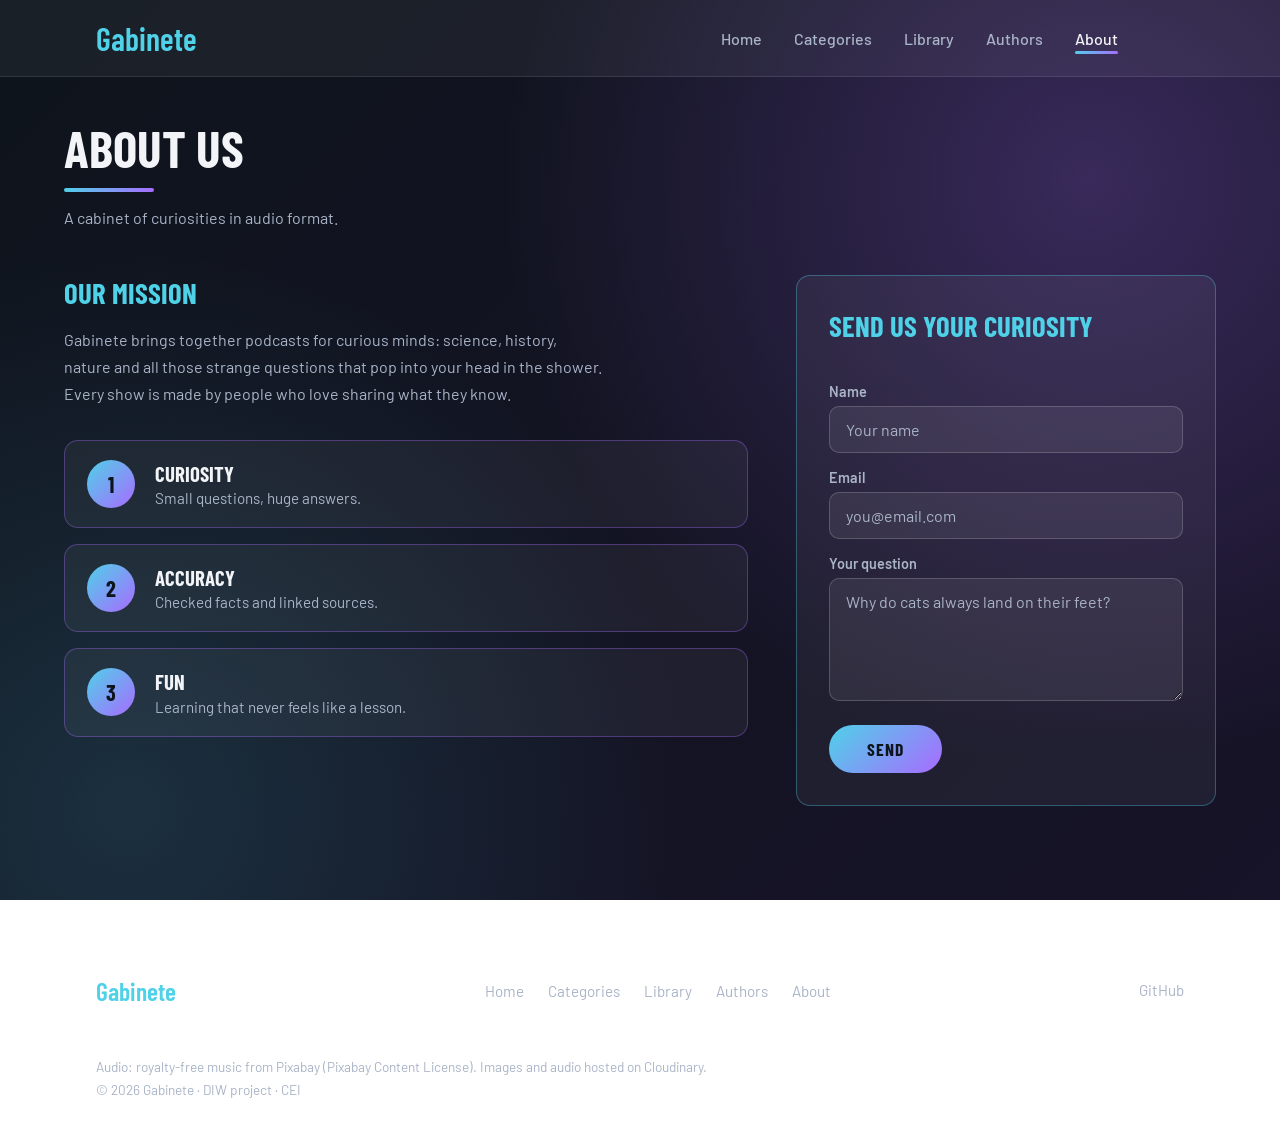
==== about.html @ 7fa8c303 "feat: about page with contact form" ====
<!DOCTYPE html>
<html lang="en">
<head>
    <meta charset="UTF-8">
    <meta name="viewport" content="width=device-width, initial-scale=1.0">
    <meta name="description" content="Gabinete: podcasts about science, history and curiosities.">
    <title>Gabinete · About</title>
    <link rel="preconnect" href="https://fonts.googleapis.com">
    <link rel="preconnect" href="https://fonts.gstatic.com" crossorigin>
    <link href="https://fonts.googleapis.com/css2?family=Barlow:wght@400;500;600&family=Barlow+Condensed:wght@600;700&display=swap" rel="stylesheet">
    <link rel="stylesheet" href="styles.css">
</head>
<body>
    <header class="header">
        <a class="header__logo" href="index.html">Gabinete</a>
        <nav class="nav" aria-label="Main menu">
            <ul class="nav__list">
                <li><a class="nav__link" href="index.html">Home</a></li>
                <li><a class="nav__link" href="categories.html">Categories</a></li>
                <li><a class="nav__link" href="library.html">Library</a></li>
                <li><a class="nav__link" href="authors.html">Authors</a></li>
                <li><a class="nav__link" href="about.html" aria-current="page">About</a></li>
            </ul>
        </nav>
        <span class="header__loader" aria-hidden="true"></span>
    </header>

    <main class="main">
        <div class="page-header">
            <h1 class="page-header__title">About us</h1>
            <p class="page-header__intro">A cabinet of curiosities in audio format.</p>
        </div>

        <div class="about">
            <section class="about__info" aria-labelledby="mission-title">
                <h2 class="about__title" id="mission-title">Our mission</h2>
                <p class="about__text">Gabinete brings together podcasts for curious minds: science, history, nature and all those strange questions that pop into your head in the shower. Every show is made by people who love sharing what they know.</p>

                <ul class="values">
                    <li class="value">
                        <span class="value__number" aria-hidden="true">1</span>
                        <div>
                            <h3 class="value__title">Curiosity</h3>
                            <p class="value__text">Small questions, huge answers.</p>
                        </div>
                    </li>
                    <li class="value">
                        <span class="value__number" aria-hidden="true">2</span>
                        <div>
                            <h3 class="value__title">Accuracy</h3>
                            <p class="value__text">Checked facts and linked sources.</p>
                        </div>
                    </li>
                    <li class="value">
                        <span class="value__number" aria-hidden="true">3</span>
                        <div>
                            <h3 class="value__title">Fun</h3>
                            <p class="value__text">Learning that never feels like a lesson.</p>
                        </div>
                    </li>
                </ul>
            </section>

            <section class="contact" aria-labelledby="contact-title">
                <h2 class="about__title" id="contact-title">Send us your curiosity</h2>
                <form class="contact__form" action="#">
                    <label class="contact__label" for="name">Name</label>
                    <input class="contact__input" type="text" id="name" name="name" placeholder="Your name" autocomplete="name">

                    <label class="contact__label" for="email">Email</label>
                    <input class="contact__input" type="email" id="email" name="email" placeholder="you@email.com" autocomplete="email">

                    <label class="contact__label" for="message">Your question</label>
                    <textarea class="contact__input contact__textarea" id="message" name="message" rows="5" placeholder="Why do cats always land on their feet?"></textarea>

                    <button class="contact__btn" type="submit">Send</button>
                </form>
            </section>
        </div>
    </main>

    <footer class="footer">
        <div class="footer__inner">
            <a class="footer__logo" href="index.html">Gabinete</a>

            <nav class="footer__nav" aria-label="Footer menu">
                <ul class="footer__list">
                    <li><a class="footer__link" href="index.html">Home</a></li>
                    <li><a class="footer__link" href="categories.html">Categories</a></li>
                    <li><a class="footer__link" href="library.html">Library</a></li>
                    <li><a class="footer__link" href="authors.html">Authors</a></li>
                    <li><a class="footer__link" href="about.html">About</a></li>
                </ul>
            </nav>

            <a class="footer__link" href="https://github.com/ruizdelavegaalba-png/Gabinete">GitHub</a>
        </div>

        <div class="footer__bottom">
            <p class="footer__credits">Audio: royalty-free music from Pixabay (Pixabay Content License). Images and audio hosted on Cloudinary.</p>
            <p class="footer__copy">© 2026 Gabinete · DIW project · CEI</p>
        </div>
    </footer>
</body>
</html>
---- styles.css ----
:root {
    --color-bg-1: #0E141C;
    --color-bg-2: #171328;
    --color-cyan: #4FD1E8;
    --color-violet: #A86BFF;
    --color-blue: #2F80ED;
    --color-text: #F2F4F8;
    --color-text-soft: #A9B4C7;
    --gradient-main: linear-gradient(135deg, var(--color-cyan), var(--color-violet));
    --glass: rgba(255, 255, 255, 0.05);
    --glass-border: rgba(255, 255, 255, 0.1);
    --font-title: "Barlow Condensed", sans-serif;
    --font-body: "Barlow", sans-serif;
    --radius: 14px;
    --transition: 0.3s ease;
}

*,
*::before,
*::after {
    box-sizing: border-box;
    margin: 0;
    padding: 0;
}

body {
    min-height: 100vh;
    font-family: var(--font-body);
    color: var(--color-text);
    background:
        radial-gradient(circle at 85% 20%, rgba(168, 107, 255, 0.25), transparent 45%),
        radial-gradient(circle at 10% 90%, rgba(79, 209, 232, 0.15), transparent 40%),
        linear-gradient(135deg, var(--color-bg-1), var(--color-bg-2));
    background-attachment: fixed;
}

img {
    max-width: 100%;
    display: block;
}

ul {
    list-style: none;
}

.visually-hidden {
    position: absolute;
    width: 1px;
    height: 1px;
    overflow: hidden;
    clip: rect(0 0 0 0);
    white-space: nowrap;
}

a:focus-visible {
    outline: 3px solid var(--color-cyan);
    outline-offset: 4px;
    border-radius: 4px;
}

.header {
    display: flex;
    align-items: center;
    gap: 2rem;
    padding: 1.2rem 7.5vw;
    background: var(--glass);
    border-bottom: 1px solid var(--glass-border);
}

.header__logo {
    font-family: var(--font-title);
    font-size: 2rem;
    font-weight: 600;
    color: var(--color-cyan);
    text-decoration: none;
    transition: color var(--transition);
}

.header__logo:hover {
    color: var(--color-violet);
}

.header__logo:active {
    color: var(--color-text);
}

.nav {
    margin-left: auto;
}

.nav__list {
    display: flex;
    gap: 2rem;
}

.nav__link {
    position: relative;
    padding-bottom: 0.4rem;
    font-weight: 500;
    color: var(--color-text-soft);
    text-decoration: none;
    transition: color var(--transition);
}

.nav__link::after {
    content: "";
    position: absolute;
    left: 0;
    bottom: 0;
    width: 0;
    height: 3px;
    background: var(--gradient-main);
    border-radius: 2px;
    transition: width var(--transition);
}

.nav__link:hover,
.nav__link[aria-current="page"] {
    color: var(--color-text);
}

.nav__link:hover::after,
.nav__link[aria-current="page"]::after {
    width: 100%;
}

.nav__link:active {
    color: var(--color-cyan);
}

.header__loader {
    flex-shrink: 0;
    width: 34px;
    height: 34px;
    border: 4px solid rgba(255, 255, 255, 0.12);
    border-top-color: var(--color-cyan);
    border-right-color: var(--color-violet);
    border-radius: 50%;
    animation:
        spin 0.8s linear infinite,
        fade-out 0.4s ease 1s forwards;
}

@keyframes spin {
    to { transform: rotate(360deg); }
}

@keyframes fade-out {
    to { opacity: 0; }
}

.main {
    max-width: 1200px;
    margin: 0 auto;
    padding: 2.5rem 1.5rem 4rem;
}

.toolbar {
    display: flex;
    align-items: center;
    gap: 1rem;
    width: fit-content;
    margin: 0 auto 3.5rem;
    padding: 0.8rem 1rem;
    background: var(--glass);
    border: 1px solid rgba(79, 209, 232, 0.3);
    border-radius: var(--radius);
}

.toolbar__badge {
    display: grid;
    place-items: center;
    width: 46px;
    height: 46px;
    font-family: var(--font-title);
    font-size: 1.4rem;
    font-weight: 700;
    background: var(--color-blue);
    border-radius: 50%;
    box-shadow: 0 0 0 4px rgba(47, 128, 237, 0.3);
}

.toolbar__search {
    width: 280px;
    padding: 0.7rem 1.2rem;
    font: inherit;
    color: var(--color-text);
    background: rgba(255, 255, 255, 0.08);
    border: 1px solid rgba(255, 255, 255, 0.18);
    border-radius: 999px;
    transition: border-color var(--transition), box-shadow var(--transition);
}

.toolbar__search::placeholder {
    color: var(--color-text-soft);
}

.toolbar__search:hover {
    border-color: rgba(255, 255, 255, 0.4);
}

.toolbar__search:focus {
    outline: none;
    border-color: var(--color-cyan);
    box-shadow: 0 0 0 4px rgba(79, 209, 232, 0.25);
}

.toolbar__search:focus-visible {
    outline: 2px solid var(--color-cyan);
    outline-offset: 3px;
}

.grid {
    display: grid;
    grid-template-columns: repeat(4, 1fr);
    gap: 3rem 1.5rem;
}

.card {
    background: var(--glass);
    border: 1px solid rgba(168, 107, 255, 0.35);
    border-radius: var(--radius);
    transition: transform var(--transition), border-color var(--transition), box-shadow var(--transition);
}

.card:hover {
    transform: translateY(-6px);
    border-color: var(--color-cyan);
    box-shadow: 0 0 20px rgba(79, 209, 232, 0.25);
}

.card:active {
    transform: translateY(-2px) scale(0.98);
}

.card__link {
    display: flex;
    align-items: center;
    gap: 1rem;
    height: 100%;
    padding: 0 1rem 1.2rem;
    color: inherit;
    text-decoration: none;
    border-radius: var(--radius);
}

.card__img {
    flex-shrink: 0;
    width: 96px;
    height: 96px;
    margin-top: -1.5rem;
    object-fit: cover;
    border-radius: 50%;
    border: 3px solid var(--color-violet);
    box-shadow: 0 0 0 4px rgba(79, 209, 232, 0.25);
    background: var(--gradient-main);
}

.card__title {
    font-family: var(--font-title);
    font-size: 1.25rem;
    font-weight: 700;
    line-height: 1.1;
    text-transform: uppercase;
}

.card__author {
    margin-top: 0.3rem;
    font-size: 0.9rem;
    color: var(--color-text-soft);
}


.layout {
    display: flex;
    align-items: flex-start;
    gap: 2rem;
}

.sidebar {
    flex: 0 0 300px;
    padding: 1.8rem;
    background: var(--glass);
    border: 1px solid rgba(168, 107, 255, 0.35);
    border-radius: var(--radius);
}

.sidebar__img {
    width: 180px;
    height: 180px;
    margin: 0 auto;
    object-fit: cover;
    border-radius: 50%;
    border: 3px solid var(--color-violet);
    box-shadow: 0 0 0 6px rgba(79, 209, 232, 0.2);
    background: var(--gradient-main);
}

.sidebar__block {
    margin-top: 1.5rem;
    padding-top: 1.2rem;
    border-top: 1px solid var(--glass-border);
}

.sidebar__title {
    font-family: var(--font-title);
    font-size: 1.8rem;
    font-weight: 700;
    line-height: 1.1;
    text-transform: uppercase;
}

.sidebar__author {
    margin-top: 0.3rem;
    font-style: italic;
    color: var(--color-text-soft);
}

.sidebar__label {
    font-size: 0.8rem;
    font-weight: 600;
    letter-spacing: 0.15em;
    text-transform: uppercase;
    color: var(--color-cyan);
}

.sidebar__desc {
    margin-top: 0.6rem;
    font-size: 0.95rem;
    line-height: 1.6;
    color: var(--color-text-soft);
}

.episodes {
    flex: 1;
    min-width: 0;
    display: flex;
    flex-direction: column;
    gap: 1.5rem;
}

.episodes__count {
    padding: 1.2rem 1.6rem;
    font-family: var(--font-title);
    font-size: 1.8rem;
    font-weight: 700;
    text-transform: uppercase;
    background: var(--glass);
    border: 1px solid rgba(168, 107, 255, 0.35);
    border-radius: var(--radius);
}

.episodes__number {
    color: var(--color-cyan);
}

.episodes__table-wrapper {
    padding: 1rem 1.2rem;
    overflow-x: auto;
    background: var(--glass);
    border: 1px solid rgba(168, 107, 255, 0.35);
    border-radius: var(--radius);
}

.table {
    width: 100%;
    border-collapse: collapse;
}

.table th {
    padding: 0.8rem 1rem;
    font-size: 0.8rem;
    font-weight: 600;
    letter-spacing: 0.15em;
    text-align: left;
    text-transform: uppercase;
    color: var(--color-cyan);
    border-bottom: 1px solid rgba(79, 209, 232, 0.4);
}

.table td {
    padding: 0.9rem 1rem;
    color: var(--color-text-soft);
    border-bottom: 1px solid var(--glass-border);
}

.table tbody tr {
    transition: background var(--transition);
}

.table tbody tr:hover {
    background: rgba(168, 107, 255, 0.12);
}

.table tbody tr:last-child td {
    border-bottom: none;
}

.table .table__duration {
    text-align: right;
}

.table__link {
    color: var(--color-text);
    text-decoration: none;
    transition: color var(--transition);
}

.table__link:hover {
    color: var(--color-cyan);
    text-decoration: underline;
}

.table__link:active {
    color: var(--color-violet);
}
.sidebar__img-link {
    display: block;
    width: fit-content;
    margin: 0 auto;
    border-radius: 50%;
    transition: transform var(--transition);
}

.sidebar__img-link:hover {
    transform: scale(1.04);
}

.sidebar__img-link:active {
    transform: scale(0.98);
}

.sidebar__link {
    color: inherit;
    text-decoration: none;
    transition: color var(--transition);
}

.sidebar__link:hover {
    color: var(--color-cyan);
    text-decoration: underline;
}

.sidebar__link:active {
    color: var(--color-violet);
}

.episode {
    flex: 1;
    min-width: 0;
    padding: 2rem;
    background: var(--glass);
    border: 1px solid rgba(168, 107, 255, 0.35);
    border-radius: var(--radius);
}

.episode__tag {
    display: inline-block;
    padding: 0.3rem 0.9rem;
    font-size: 0.8rem;
    font-weight: 600;
    letter-spacing: 0.1em;
    text-transform: uppercase;
    color: var(--color-cyan);
    background: rgba(79, 209, 232, 0.12);
    border-radius: 999px;
}

.episode__title {
    margin-top: 1rem;
    font-family: var(--font-title);
    font-size: 2.6rem;
    font-weight: 700;
    line-height: 1.05;
    text-transform: uppercase;
}

.episode__desc {
    margin-top: 1.2rem;
    line-height: 1.7;
    color: var(--color-text-soft);
}

.episode__desc p + p {
    margin-top: 0.8rem;
}

.episode__desc a {
    color: var(--color-cyan);
    transition: color var(--transition);
}

.episode__desc a:hover {
    color: var(--color-violet);
}

.episode__desc a:active {
    color: var(--color-text);
}

.episode__audio {
    display: block;
    width: 100%;
    margin-top: 1.8rem;
    border-radius: 999px;
}

.transcript {
    margin-top: 1.5rem;
    padding: 1rem 1.2rem;
    background: rgba(255, 255, 255, 0.04);
    border: 1px solid var(--glass-border);
    border-radius: var(--radius);
}

.transcript__summary {
    font-weight: 600;
    color: var(--color-cyan);
    cursor: pointer;
    transition: color var(--transition);
}

.transcript__summary:hover {
    color: var(--color-violet);
}

.transcript__summary:focus-visible {
    outline: 3px solid var(--color-cyan);
    outline-offset: 4px;
    border-radius: 4px;
}

.transcript__body {
    margin-top: 1rem;
    line-height: 1.7;
    color: var(--color-text-soft);
}

.transcript__body p + p {
    margin-top: 0.6rem;
}
.footer {
    margin-top: 4rem;
    padding: 2.5rem 7.5vw 1.5rem;
    background: var(--glass);
    border-top: 1px solid var(--glass-border);
}

.footer__inner {
    display: flex;
    flex-wrap: wrap;
    align-items: center;
    justify-content: space-between;
    gap: 1.5rem;
}

.footer__logo {
    font-family: var(--font-title);
    font-size: 1.6rem;
    font-weight: 600;
    color: var(--color-cyan);
    text-decoration: none;
    transition: color var(--transition);
}

.footer__logo:hover {
    color: var(--color-violet);
}

.footer__logo:active {
    color: var(--color-text);
}

.footer__list {
    display: flex;
    flex-wrap: wrap;
    gap: 1.5rem;
}

.footer__link {
    font-size: 0.95rem;
    color: var(--color-text-soft);
    text-decoration: none;
    transition: color var(--transition);
}

.footer__link:hover {
    color: var(--color-cyan);
    text-decoration: underline;
}

.footer__link:active {
    color: var(--color-violet);
}

.footer__bottom {
    margin-top: 2rem;
    padding-top: 1.2rem;
    border-top: 1px solid var(--glass-border);
    font-size: 0.85rem;
    color: var(--color-text-soft);
}

.footer__copy {
    margin-top: 0.4rem;
}
.featured {
    display: flex;
    align-items: center;
    gap: 2.5rem;
    margin-bottom: 3rem;
    padding: 2rem;
    background: var(--glass);
    border: 1px solid rgba(79, 209, 232, 0.35);
    border-radius: var(--radius);
}

.featured__img {
    flex-shrink: 0;
    width: 220px;
    height: 220px;
    object-fit: cover;
    border-radius: 50%;
    border: 4px solid var(--color-violet);
    box-shadow: 0 0 30px rgba(168, 107, 255, 0.4);
    background: var(--gradient-main);
}

.featured__tag {
    font-size: 0.8rem;
    font-weight: 600;
    letter-spacing: 0.15em;
    text-transform: uppercase;
    color: var(--color-cyan);
}

.featured__title {
    margin-top: 0.5rem;
    font-family: var(--font-title);
    font-size: 2.8rem;
    font-weight: 700;
    line-height: 1.05;
    text-transform: uppercase;
}

.featured__meta {
    margin-top: 0.5rem;
    font-size: 0.9rem;
    color: var(--color-text-soft);
}

.featured__desc {
    max-width: 55ch;
    margin-top: 1rem;
    line-height: 1.6;
    color: var(--color-text-soft);
}

.featured__btn {
    display: inline-block;
    margin-top: 1.5rem;
    padding: 0.8rem 2rem;
    font-family: var(--font-title);
    font-size: 1.1rem;
    font-weight: 700;
    letter-spacing: 0.05em;
    text-transform: uppercase;
    color: var(--color-bg-1);
    text-decoration: none;
    background: var(--gradient-main);
    border-radius: 999px;
    transition: transform var(--transition), box-shadow var(--transition);
}

.featured__btn:hover {
    transform: translateY(-3px);
    box-shadow: 0 8px 24px rgba(79, 209, 232, 0.35);
}

.featured__btn:active {
    transform: translateY(0) scale(0.97);
}

.topics {
    margin-top: 4rem;
}

.topics__title {
    font-family: var(--font-title);
    font-size: 1.8rem;
    font-weight: 700;
    text-transform: uppercase;
}

.topics__list {
    display: flex;
    flex-wrap: wrap;
    gap: 0.8rem;
    margin-top: 1.2rem;
}

.topics__link {
    display: inline-block;
    padding: 0.6rem 1.3rem;
    font-weight: 500;
    color: var(--color-text);
    text-decoration: none;
    background: rgba(255, 255, 255, 0.06);
    border: 1px solid rgba(168, 107, 255, 0.4);
    border-radius: 999px;
    transition: background var(--transition), border-color var(--transition), color var(--transition);
}

.topics__link:hover {
    color: var(--color-bg-1);
    background: var(--color-cyan);
    border-color: var(--color-cyan);
}

.topics__link:active {
    background: var(--color-violet);
    border-color: var(--color-violet);
}
.page-header {
    margin-bottom: 3rem;
}

.page-header__title {
    font-family: var(--font-title);
    font-size: 3.2rem;
    font-weight: 700;
    text-transform: uppercase;
}

.page-header__title::after {
    content: "";
    display: block;
    width: 90px;
    height: 4px;
    margin-top: 0.6rem;
    background: var(--gradient-main);
    border-radius: 2px;
}

.page-header__intro {
    margin-top: 1rem;
    color: var(--color-text-soft);
}

.categories {
    display: grid;
    grid-template-columns: repeat(3, 1fr);
    gap: 1.5rem;
}

.category {
    padding: 1.8rem;
    background: var(--glass);
    border: 1px solid var(--glass-border);
    border-top: 4px solid var(--color-cyan);
    border-radius: var(--radius);
    transition: transform var(--transition), box-shadow var(--transition);
}

.category:hover {
    transform: translateY(-6px);
    box-shadow: 0 0 24px rgba(168, 107, 255, 0.25);
}

.category--science {
    border-top-color: #4FD1E8;
}

.category--history {
    border-top-color: #E0A458;
}

.category--nature {
    border-top-color: #3DD68C;
}

.category--language {
    border-top-color: #FF7EB6;
}

.category--body {
    border-top-color: #FF6B6B;
}

.category--space {
    border-top-color: #A86BFF;
}

.category__title {
    font-family: var(--font-title);
    font-size: 2rem;
    font-weight: 700;
    text-transform: uppercase;
}

.category__count {
    margin-top: 0.2rem;
    font-size: 0.85rem;
    font-weight: 600;
    letter-spacing: 0.1em;
    text-transform: uppercase;
    color: var(--color-cyan);
}

.category__desc {
    margin-top: 0.8rem;
    line-height: 1.6;
    color: var(--color-text-soft);
}

.category__list {
    margin-top: 1.2rem;
    padding-top: 1rem;
    border-top: 1px solid var(--glass-border);
}

.category__list li + li {
    margin-top: 0.6rem;
}

.category__link {
    font-weight: 600;
    color: var(--color-text);
    text-decoration: none;
    transition: color var(--transition);
}

.category__link:hover {
    color: var(--color-cyan);
    text-decoration: underline;
}

.category__link:active {
    color: var(--color-violet);
}

.category__author {
    font-size: 0.85rem;
    color: var(--color-text-soft);
}
.library-section + .library-section {
    margin-top: 4rem;
}

.library-section__title {
    margin-bottom: 2.5rem;
    font-family: var(--font-title);
    font-size: 1.8rem;
    font-weight: 700;
    text-transform: uppercase;
    color: var(--color-cyan);
}

.resume-list {
    display: grid;
    grid-template-columns: repeat(3, 1fr);
    gap: 1.5rem;
}

.resume {
    background: var(--glass);
    border: 1px solid rgba(168, 107, 255, 0.35);
    border-radius: var(--radius);
    transition: transform var(--transition), border-color var(--transition), box-shadow var(--transition);
}

.resume:hover {
    transform: translateY(-4px);
    border-color: var(--color-cyan);
    box-shadow: 0 0 20px rgba(79, 209, 232, 0.25);
}

.resume:active {
    transform: scale(0.98);
}

.resume__link {
    display: flex;
    align-items: center;
    gap: 1rem;
    padding: 1.2rem;
    color: inherit;
    text-decoration: none;
    border-radius: var(--radius);
}

.resume__img {
    flex-shrink: 0;
    width: 72px;
    height: 72px;
    object-fit: cover;
    border-radius: 50%;
    border: 2px solid var(--color-violet);
    background: var(--gradient-main);
}

.resume__info {
    flex: 1;
    min-width: 0;
}

.resume__title {
    font-size: 1.05rem;
    font-weight: 600;
}

.resume__podcast {
    margin-top: 0.2rem;
    font-size: 0.85rem;
    color: var(--color-text-soft);
}

.resume__progress {
    width: 100%;
    height: 6px;
    margin-top: 0.8rem;
    border: none;
    border-radius: 3px;
    appearance: none;
    background: rgba(255, 255, 255, 0.15);
}

.resume__progress::-webkit-progress-bar {
    background: rgba(255, 255, 255, 0.15);
    border-radius: 3px;
}

.resume__progress::-webkit-progress-value {
    background: var(--gradient-main);
    border-radius: 3px;
}

.resume__progress::-moz-progress-bar {
    background: var(--gradient-main);
    border-radius: 3px;
}

.resume__left {
    margin-top: 0.4rem;
    font-size: 0.8rem;
    color: var(--color-text-soft);
}
.authors {
    display: grid;
    grid-template-columns: repeat(4, 1fr);
    gap: 1.5rem;
}

.author {
    display: flex;
    flex-direction: column;
    align-items: center;
    padding: 1.8rem 1.4rem;
    text-align: center;
    background: var(--glass);
    border: 1px solid rgba(168, 107, 255, 0.35);
    border-radius: var(--radius);
    transition: transform var(--transition), border-color var(--transition), box-shadow var(--transition);
}

.author:hover {
    transform: translateY(-6px);
    border-color: var(--color-cyan);
    box-shadow: 0 0 20px rgba(79, 209, 232, 0.25);
}

.author__img {
    width: 110px;
    height: 110px;
    object-fit: cover;
    border-radius: 50%;
    border: 3px solid var(--color-violet);
    box-shadow: 0 0 0 5px rgba(79, 209, 232, 0.2);
    background: var(--gradient-main);
}

.author__name {
    margin-top: 1.2rem;
    font-family: var(--font-title);
    font-size: 1.5rem;
    font-weight: 700;
    text-transform: uppercase;
}

.author__podcast {
    margin-top: 0.2rem;
    font-size: 0.85rem;
    font-weight: 600;
    color: var(--color-cyan);
}

.author__bio {
    flex: 1;
    margin-top: 0.8rem;
    font-size: 0.95rem;
    line-height: 1.5;
    color: var(--color-text-soft);
}

.author__link {
    margin-top: 1.2rem;
    padding: 0.5rem 1.2rem;
    font-size: 0.9rem;
    font-weight: 600;
    color: var(--color-text);
    text-decoration: none;
    border: 1px solid var(--color-violet);
    border-radius: 999px;
    transition: background var(--transition), color var(--transition), border-color var(--transition);
}

.author__link:hover {
    color: var(--color-bg-1);
    background: var(--color-cyan);
    border-color: var(--color-cyan);
}

.author__link:active {
    background: var(--color-violet);
    border-color: var(--color-violet);
}
.about {
    display: flex;
    align-items: flex-start;
    gap: 3rem;
}

.about__info {
    flex: 1;
}

.about__title {
    font-family: var(--font-title);
    font-size: 1.8rem;
    font-weight: 700;
    text-transform: uppercase;
    color: var(--color-cyan);
}

.about__text {
    max-width: 60ch;
    margin-top: 1rem;
    line-height: 1.7;
    color: var(--color-text-soft);
}

.values {
    display: flex;
    flex-direction: column;
    gap: 1rem;
    margin-top: 2rem;
}

.value {
    display: flex;
    align-items: center;
    gap: 1.2rem;
    padding: 1.2rem 1.4rem;
    background: var(--glass);
    border: 1px solid rgba(168, 107, 255, 0.35);
    border-radius: var(--radius);
}

.value__number {
    display: grid;
    place-items: center;
    flex-shrink: 0;
    width: 48px;
    height: 48px;
    font-family: var(--font-title);
    font-size: 1.4rem;
    font-weight: 700;
    color: var(--color-bg-1);
    background: var(--gradient-main);
    border-radius: 50%;
}

.value__title {
    font-family: var(--font-title);
    font-size: 1.3rem;
    font-weight: 700;
    text-transform: uppercase;
}

.value__text {
    margin-top: 0.2rem;
    font-size: 0.95rem;
    color: var(--color-text-soft);
}

.contact {
    flex: 0 0 420px;
    padding: 2rem;
    background: var(--glass);
    border: 1px solid rgba(79, 209, 232, 0.35);
    border-radius: var(--radius);
}

.contact__form {
    display: flex;
    flex-direction: column;
    margin-top: 1.5rem;
}

.contact__label {
    margin-top: 1rem;
    margin-bottom: 0.4rem;
    font-size: 0.9rem;
    font-weight: 600;
    color: var(--color-text-soft);
}

.contact__input {
    padding: 0.8rem 1rem;
    font: inherit;
    color: var(--color-text);
    background: rgba(255, 255, 255, 0.07);
    border: 1px solid rgba(255, 255, 255, 0.18);
    border-radius: 10px;
    transition: border-color var(--transition), box-shadow var(--transition);
}

.contact__input::placeholder {
    color: var(--color-text-soft);
}

.contact__input:hover {
    border-color: rgba(255, 255, 255, 0.4);
}

.contact__input:focus {
    outline: none;
    border-color: var(--color-cyan);
    box-shadow: 0 0 0 4px rgba(79, 209, 232, 0.25);
}

.contact__input:focus-visible {
    outline: 2px solid var(--color-cyan);
    outline-offset: 2px;
}

.contact__textarea {
    resize: vertical;
}

.contact__btn {
    align-self: flex-start;
    margin-top: 1.5rem;
    padding: 0.8rem 2.4rem;
    font-family: var(--font-title);
    font-size: 1.1rem;
    font-weight: 700;
    letter-spacing: 0.05em;
    text-transform: uppercase;
    color: var(--color-bg-1);
    background: var(--gradient-main);
    border: none;
    border-radius: 999px;
    cursor: pointer;
    transition: transform var(--transition), box-shadow var(--transition);
}

.contact__btn:hover {
    transform: translateY(-3px);
    box-shadow: 0 8px 24px rgba(79, 209, 232, 0.35);
}

.contact__btn:focus-visible {
    outline: 3px solid var(--color-cyan);
    outline-offset: 4px;
}

.contact__btn:active {
    transform: translateY(0) scale(0.97);
}
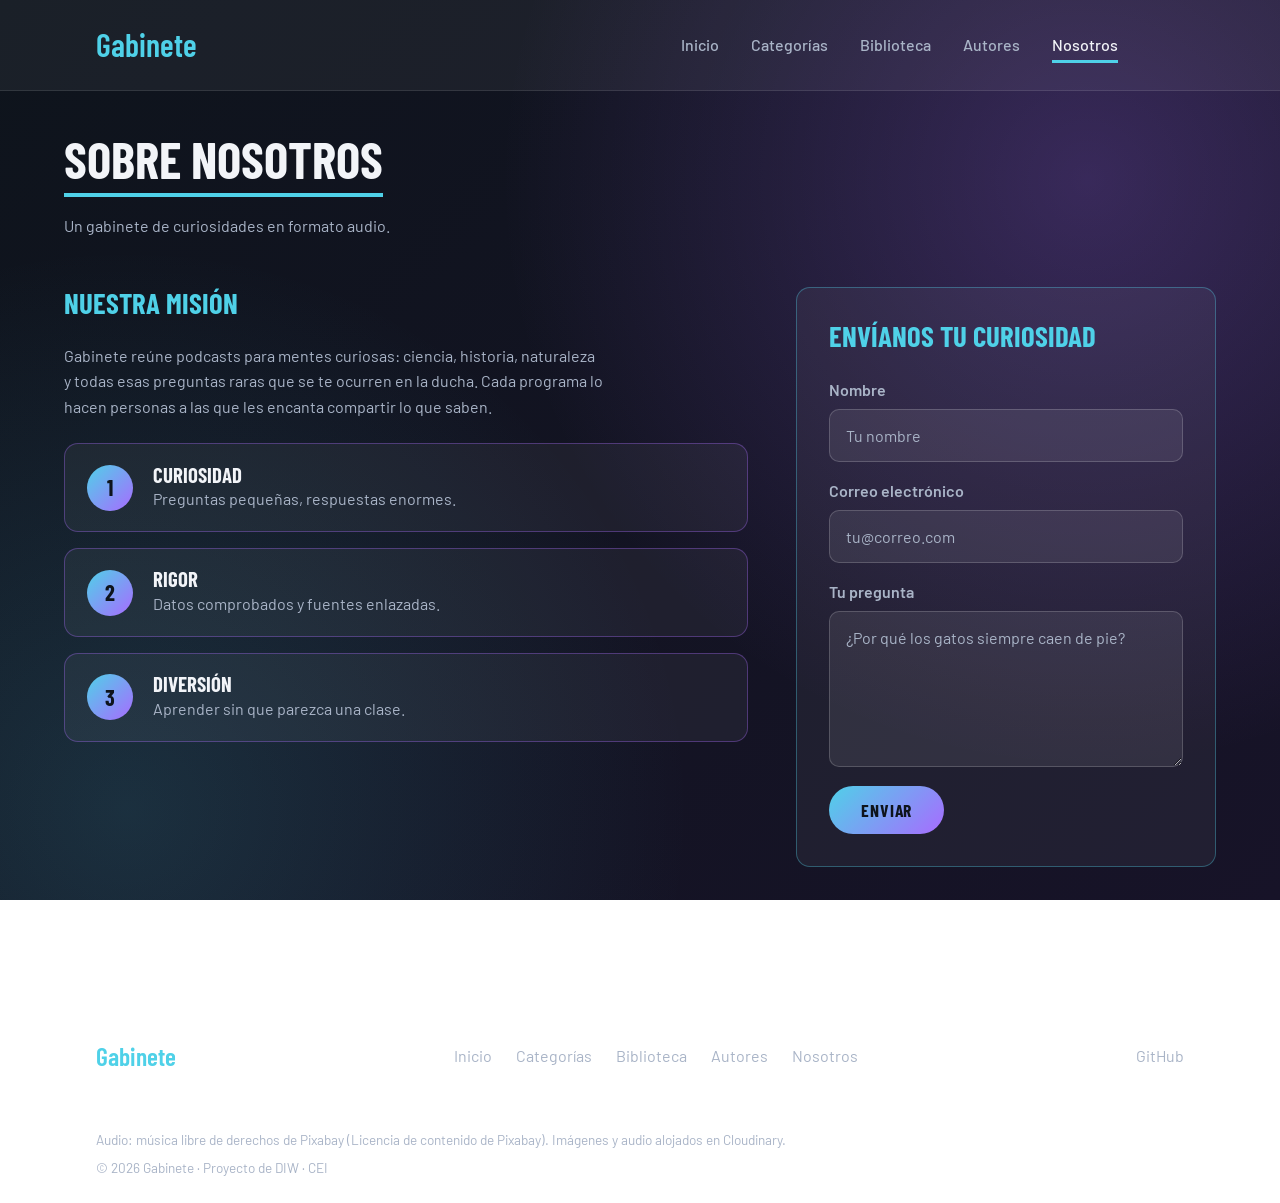
==== commit 6f30235e: "refactor: Spanish texts, camelCase names and simpler code" ====
--- a/about.html
+++ b/about.html
@@ -1,105 +1,105 @@
 <!DOCTYPE html>
-<html lang="en">
+<html lang="es">
 <head>
     <meta charset="UTF-8">
     <meta name="viewport" content="width=device-width, initial-scale=1.0">
-    <meta name="description" content="Gabinete: podcasts about science, history and curiosities.">
-    <title>Gabinete · About</title>
+    <meta name="description" content="Gabinete: quiénes somos y cómo enviarnos tu curiosidad.">
+    <title>Gabinete · Nosotros</title>
     <link rel="preconnect" href="https://fonts.googleapis.com">
     <link rel="preconnect" href="https://fonts.gstatic.com" crossorigin>
     <link href="https://fonts.googleapis.com/css2?family=Barlow:wght@400;500;600&family=Barlow+Condensed:wght@600;700&display=swap" rel="stylesheet">
     <link rel="stylesheet" href="styles.css">
 </head>
 <body>
-    <header class="header">
-        <a class="header__logo" href="index.html">Gabinete</a>
-        <nav class="nav" aria-label="Main menu">
-            <ul class="nav__list">
-                <li><a class="nav__link" href="index.html">Home</a></li>
-                <li><a class="nav__link" href="categories.html">Categories</a></li>
-                <li><a class="nav__link" href="library.html">Library</a></li>
-                <li><a class="nav__link" href="authors.html">Authors</a></li>
-                <li><a class="nav__link" href="about.html" aria-current="page">About</a></li>
+    <header class="cabecera">
+        <a class="logo" href="index.html">Gabinete</a>
+        <nav class="menu" aria-label="Menú principal">
+            <ul class="menuLista">
+                <li><a class="navEnlace" href="index.html">Inicio</a></li>
+                <li><a class="navEnlace" href="categories.html">Categorías</a></li>
+                <li><a class="navEnlace" href="library.html">Biblioteca</a></li>
+                <li><a class="navEnlace" href="authors.html">Autores</a></li>
+                <li><a class="navEnlace activo" href="about.html" aria-current="page">Nosotros</a></li>
             </ul>
         </nav>
-        <span class="header__loader" aria-hidden="true"></span>
+        <span class="loader" aria-hidden="true"></span>
     </header>
 
-    <main class="main">
-        <div class="page-header">
-            <h1 class="page-header__title">About us</h1>
-            <p class="page-header__intro">A cabinet of curiosities in audio format.</p>
+    <main class="principal">
+        <div class="cabeceraPagina">
+            <h1 class="titulo tituloPagina">Sobre nosotros</h1>
+            <p class="textoSuave">Un gabinete de curiosidades en formato audio.</p>
         </div>
 
-        <div class="about">
-            <section class="about__info" aria-labelledby="mission-title">
-                <h2 class="about__title" id="mission-title">Our mission</h2>
-                <p class="about__text">Gabinete brings together podcasts for curious minds: science, history, nature and all those strange questions that pop into your head in the shower. Every show is made by people who love sharing what they know.</p>
+        <div class="nosotros">
+            <section class="contenido seccion" aria-labelledby="tituloMision">
+                <h2 class="titulo tituloMediano resaltado" id="tituloMision">Nuestra misión</h2>
+                <p class="textoSuave anchoLectura">Gabinete reúne podcasts para mentes curiosas: ciencia, historia, naturaleza y todas esas preguntas raras que se te ocurren en la ducha. Cada programa lo hacen personas a las que les encanta compartir lo que saben.</p>
 
-                <ul class="values">
-                    <li class="value">
-                        <span class="value__number" aria-hidden="true">1</span>
+                <ul class="valores">
+                    <li class="caja valor">
+                        <span class="numero" aria-hidden="true">1</span>
                         <div>
-                            <h3 class="value__title">Curiosity</h3>
-                            <p class="value__text">Small questions, huge answers.</p>
+                            <h3 class="titulo tituloPequeno">Curiosidad</h3>
+                            <p class="textoSuave">Preguntas pequeñas, respuestas enormes.</p>
                         </div>
                     </li>
-                    <li class="value">
-                        <span class="value__number" aria-hidden="true">2</span>
+                    <li class="caja valor">
+                        <span class="numero" aria-hidden="true">2</span>
                         <div>
-                            <h3 class="value__title">Accuracy</h3>
-                            <p class="value__text">Checked facts and linked sources.</p>
+                            <h3 class="titulo tituloPequeno">Rigor</h3>
+                            <p class="textoSuave">Datos comprobados y fuentes enlazadas.</p>
                         </div>
                     </li>
-                    <li class="value">
-                        <span class="value__number" aria-hidden="true">3</span>
+                    <li class="caja valor">
+                        <span class="numero" aria-hidden="true">3</span>
                         <div>
-                            <h3 class="value__title">Fun</h3>
-                            <p class="value__text">Learning that never feels like a lesson.</p>
+                            <h3 class="titulo tituloPequeno">Diversión</h3>
+                            <p class="textoSuave">Aprender sin que parezca una clase.</p>
                         </div>
                     </li>
                 </ul>
             </section>
 
-            <section class="contact" aria-labelledby="contact-title">
-                <h2 class="about__title" id="contact-title">Send us your curiosity</h2>
-                <form class="contact__form" action="#">
-                    <label class="contact__label" for="name">Name</label>
-                    <input class="contact__input" type="text" id="name" name="name" placeholder="Your name" autocomplete="name">
+            <section class="caja contacto" aria-labelledby="tituloContacto">
+                <h2 class="titulo tituloMediano resaltado" id="tituloContacto">Envíanos tu curiosidad</h2>
+                <form class="formulario" action="#">
+                    <label class="etiquetaCampo textoSuave negrita" for="nombre">Nombre</label>
+                    <input class="campo" type="text" id="nombre" name="nombre" placeholder="Tu nombre" autocomplete="name">
 
-                    <label class="contact__label" for="email">Email</label>
-                    <input class="contact__input" type="email" id="email" name="email" placeholder="you@email.com" autocomplete="email">
+                    <label class="etiquetaCampo textoSuave negrita" for="correo">Correo electrónico</label>
+                    <input class="campo" type="email" id="correo" name="correo" placeholder="tu@correo.com" autocomplete="email">
 
-                    <label class="contact__label" for="message">Your question</label>
-                    <textarea class="contact__input contact__textarea" id="message" name="message" rows="5" placeholder="Why do cats always land on their feet?"></textarea>
+                    <label class="etiquetaCampo textoSuave negrita" for="mensaje">Tu pregunta</label>
+                    <textarea class="campo" id="mensaje" name="mensaje" rows="5" placeholder="¿Por qué los gatos siempre caen de pie?"></textarea>
 
-                    <button class="contact__btn" type="submit">Send</button>
+                    <button class="boton" type="submit">Enviar</button>
                 </form>
             </section>
         </div>
     </main>
 
-    <footer class="footer">
-        <div class="footer__inner">
-            <a class="footer__logo" href="index.html">Gabinete</a>
+    <footer class="pie">
+        <div class="pieSuperior">
+            <a class="logo logoPie" href="index.html">Gabinete</a>
 
-            <nav class="footer__nav" aria-label="Footer menu">
-                <ul class="footer__list">
-                    <li><a class="footer__link" href="index.html">Home</a></li>
-                    <li><a class="footer__link" href="categories.html">Categories</a></li>
-                    <li><a class="footer__link" href="library.html">Library</a></li>
-                    <li><a class="footer__link" href="authors.html">Authors</a></li>
-                    <li><a class="footer__link" href="about.html">About</a></li>
+            <nav aria-label="Menú del pie">
+                <ul class="pieLista">
+                    <li><a class="enlace textoSuave" href="index.html">Inicio</a></li>
+                    <li><a class="enlace textoSuave" href="categories.html">Categorías</a></li>
+                    <li><a class="enlace textoSuave" href="library.html">Biblioteca</a></li>
+                    <li><a class="enlace textoSuave" href="authors.html">Autores</a></li>
+                    <li><a class="enlace textoSuave" href="about.html">Nosotros</a></li>
                 </ul>
             </nav>
 
-            <a class="footer__link" href="https://github.com/ruizdelavegaalba-png/Gabinete">GitHub</a>
+            <a class="enlace textoSuave" href="https://github.com/ruizdelavegaalba-png/Gabinete">GitHub</a>
         </div>
 
-        <div class="footer__bottom">
-            <p class="footer__credits">Audio: royalty-free music from Pixabay (Pixabay Content License). Images and audio hosted on Cloudinary.</p>
-            <p class="footer__copy">© 2026 Gabinete · DIW project · CEI</p>
+        <div class="pieInferior textoSuave textoPequeno">
+            <p>Audio: música libre de derechos de Pixabay (Licencia de contenido de Pixabay). Imágenes y audio alojados en Cloudinary.</p>
+            <p>© 2026 Gabinete · Proyecto de DIW · CEI</p>
         </div>
     </footer>
 </body>
-</html>+</html>
--- a/styles.css
+++ b/styles.css
@@ -1,23 +1,23 @@
 :root {
-    --color-bg-1: #0E141C;
-    --color-bg-2: #171328;
-    --color-cyan: #4FD1E8;
-    --color-violet: #A86BFF;
-    --color-blue: #2F80ED;
-    --color-text: #F2F4F8;
-    --color-text-soft: #A9B4C7;
-    --gradient-main: linear-gradient(135deg, var(--color-cyan), var(--color-violet));
-    --glass: rgba(255, 255, 255, 0.05);
-    --glass-border: rgba(255, 255, 255, 0.1);
-    --font-title: "Barlow Condensed", sans-serif;
-    --font-body: "Barlow", sans-serif;
-    --radius: 14px;
-    --transition: 0.3s ease;
-}
-
-*,
-*::before,
-*::after {
+    --colorFondo: #0E141C;
+    --colorFondoOscuro: #171328;
+    --colorCian: #4FD1E8;
+    --colorVioleta: #A86BFF;
+    --colorTexto: #F2F4F8;
+    --colorTextoSuave: #A9B4C7;
+    --degradado: linear-gradient(135deg, var(--colorCian), var(--colorVioleta));
+    --cristal: rgba(255, 255, 255, 0.05);
+    --bordeCristal: rgba(255, 255, 255, 0.1);
+    --bordeVioleta: rgba(168, 107, 255, 0.35);
+    --bordeCian: rgba(79, 209, 232, 0.35);
+    --sombraCian: 0 0 20px rgba(79, 209, 232, 0.25);
+    --fuenteTitulo: "Barlow Condensed", sans-serif;
+    --fuenteTexto: "Barlow", sans-serif;
+    --radio: 14px;
+    --transicion: 0.3s ease;
+}
+
+* {
     box-sizing: border-box;
     margin: 0;
     padding: 0;
@@ -25,25 +25,34 @@
 
 body {
     min-height: 100vh;
-    font-family: var(--font-body);
-    color: var(--color-text);
+    font-family: var(--fuenteTexto);
+    line-height: 1.6;
+    color: var(--colorTexto);
     background:
         radial-gradient(circle at 85% 20%, rgba(168, 107, 255, 0.25), transparent 45%),
         radial-gradient(circle at 10% 90%, rgba(79, 209, 232, 0.15), transparent 40%),
-        linear-gradient(135deg, var(--color-bg-1), var(--color-bg-2));
+        linear-gradient(135deg, var(--colorFondo), var(--colorFondoOscuro));
     background-attachment: fixed;
 }
 
 img {
+    display: block;
     max-width: 100%;
-    display: block;
 }
 
 ul {
     list-style: none;
 }
 
-.visually-hidden {
+a:focus-visible,
+button:focus-visible,
+summary:focus-visible {
+    outline: 3px solid var(--colorCian);
+    outline-offset: 4px;
+    border-radius: 4px;
+}
+
+.soloLector {
     position: absolute;
     width: 1px;
     height: 1px;
@@ -52,501 +61,646 @@
     white-space: nowrap;
 }
 
-a:focus-visible {
-    outline: 3px solid var(--color-cyan);
-    outline-offset: 4px;
-    border-radius: 4px;
-}
-
-.header {
+.caja {
+    background: var(--cristal);
+    border: 1px solid var(--bordeVioleta);
+    border-radius: var(--radio);
+}
+
+.titulo {
+    font-family: var(--fuenteTitulo);
+    font-weight: 700;
+    line-height: 1.1;
+    text-transform: uppercase;
+}
+
+.tituloPagina {
+    padding-bottom: 0.4rem;
+    font-size: 3.2rem;
+    border-bottom: 4px solid var(--colorCian);
+}
+
+.tituloGrande {
+    font-size: 2.6rem;
+}
+
+.tituloMediano {
+    font-size: 1.8rem;
+}
+
+.tituloPequeno {
+    font-size: 1.3rem;
+}
+
+.etiqueta {
+    font-size: 0.8rem;
+    font-weight: 600;
+    letter-spacing: 0.15em;
+    text-transform: uppercase;
+    color: var(--colorCian);
+}
+
+.etiquetaFondo {
+    align-self: flex-start;
+    padding: 0.3rem 0.9rem;
+    background: rgba(79, 209, 232, 0.12);
+    border-radius: 999px;
+}
+
+.enlace {
+    color: var(--colorTexto);
+    text-decoration: none;
+    transition: color var(--transicion);
+}
+
+.enlace:hover {
+    color: var(--colorCian);
+    text-decoration: underline;
+}
+
+.enlace:active {
+    color: var(--colorVioleta);
+}
+
+.enlaceCian {
+    color: var(--colorCian);
+    transition: color var(--transicion);
+}
+
+.enlaceCian:hover {
+    color: var(--colorVioleta);
+}
+
+.enlaceCian:active {
+    color: var(--colorTexto);
+}
+
+.textoSuave {
+    color: var(--colorTextoSuave);
+}
+
+.textoPequeno {
+    font-size: 0.85rem;
+}
+
+.negrita {
+    font-weight: 600;
+}
+
+.cursiva {
+    font-style: italic;
+}
+
+.resaltado {
+    color: var(--colorCian);
+}
+
+.anchoLectura {
+    max-width: 60ch;
+}
+
+.boton {
+    display: inline-block;
+    margin-top: 0.8rem;
+    padding: 0.8rem 2rem;
+    font-family: var(--fuenteTitulo);
+    font-size: 1.1rem;
+    font-weight: 700;
+    letter-spacing: 0.05em;
+    text-transform: uppercase;
+    color: var(--colorFondo);
+    text-decoration: none;
+    background: var(--degradado);
+    border: none;
+    border-radius: 999px;
+    cursor: pointer;
+    transition: transform var(--transicion), box-shadow var(--transicion);
+}
+
+.boton:hover {
+    transform: translateY(-3px);
+    box-shadow: 0 8px 24px rgba(79, 209, 232, 0.35);
+}
+
+.boton:active {
+    transform: scale(0.97);
+}
+
+.pastilla {
+    display: inline-block;
+    padding: 0.6rem 1.3rem;
+    font-weight: 500;
+    color: var(--colorTexto);
+    text-decoration: none;
+    background: rgba(255, 255, 255, 0.06);
+    border: 1px solid var(--colorVioleta);
+    border-radius: 999px;
+    transition: background var(--transicion), border-color var(--transicion), color var(--transicion);
+}
+
+.pastilla:hover {
+    color: var(--colorFondo);
+    background: var(--colorCian);
+    border-color: var(--colorCian);
+}
+
+.pastilla:active {
+    background: var(--colorVioleta);
+    border-color: var(--colorVioleta);
+}
+
+.portada {
+    flex-shrink: 0;
+    object-fit: cover;
+    background: var(--degradado);
+    border: 3px solid var(--colorVioleta);
+    border-radius: 50%;
+    box-shadow: 0 0 0 4px rgba(79, 209, 232, 0.2);
+}
+
+.numero {
+    display: grid;
+    place-items: center;
+    flex-shrink: 0;
+    width: 46px;
+    height: 46px;
+    font-family: var(--fuenteTitulo);
+    font-size: 1.4rem;
+    font-weight: 700;
+    color: var(--colorFondo);
+    background: var(--degradado);
+    border-radius: 50%;
+}
+
+.campo {
+    width: 100%;
+    padding: 0.8rem 1rem;
+    font: inherit;
+    color: var(--colorTexto);
+    background: rgba(255, 255, 255, 0.08);
+    border: 1px solid rgba(255, 255, 255, 0.18);
+    border-radius: 10px;
+    resize: vertical;
+    transition: border-color var(--transicion), box-shadow var(--transicion);
+}
+
+.campo::placeholder {
+    color: var(--colorTextoSuave);
+}
+
+.campo:hover {
+    border-color: rgba(255, 255, 255, 0.4);
+}
+
+.campo:focus-visible {
+    outline: none;
+    border-color: var(--colorCian);
+    box-shadow: 0 0 0 4px rgba(79, 209, 232, 0.25);
+}
+
+.campo:active {
+    border-color: var(--colorVioleta);
+}
+
+.cabecera {
     display: flex;
     align-items: center;
     gap: 2rem;
     padding: 1.2rem 7.5vw;
-    background: var(--glass);
-    border-bottom: 1px solid var(--glass-border);
-}
-
-.header__logo {
-    font-family: var(--font-title);
+    background: var(--cristal);
+    border-bottom: 1px solid var(--bordeCristal);
+}
+
+.logo {
+    font-family: var(--fuenteTitulo);
     font-size: 2rem;
     font-weight: 600;
-    color: var(--color-cyan);
+    color: var(--colorCian);
     text-decoration: none;
-    transition: color var(--transition);
-}
-
-.header__logo:hover {
-    color: var(--color-violet);
-}
-
-.header__logo:active {
-    color: var(--color-text);
-}
-
-.nav {
+    transition: color var(--transicion);
+}
+
+.logo:hover {
+    color: var(--colorVioleta);
+}
+
+.logo:active {
+    color: var(--colorTexto);
+}
+
+.logoPie {
+    font-size: 1.6rem;
+}
+
+.menu {
     margin-left: auto;
 }
 
-.nav__list {
+.menuLista {
     display: flex;
     gap: 2rem;
 }
 
-.nav__link {
-    position: relative;
+.navEnlace {
     padding-bottom: 0.4rem;
     font-weight: 500;
-    color: var(--color-text-soft);
+    color: var(--colorTextoSuave);
     text-decoration: none;
-    transition: color var(--transition);
-}
-
-.nav__link::after {
-    content: "";
-    position: absolute;
-    left: 0;
-    bottom: 0;
-    width: 0;
-    height: 3px;
-    background: var(--gradient-main);
-    border-radius: 2px;
-    transition: width var(--transition);
-}
-
-.nav__link:hover,
-.nav__link[aria-current="page"] {
-    color: var(--color-text);
-}
-
-.nav__link:hover::after,
-.nav__link[aria-current="page"]::after {
-    width: 100%;
-}
-
-.nav__link:active {
-    color: var(--color-cyan);
-}
-
-.header__loader {
+    border-bottom: 3px solid transparent;
+    transition: color var(--transicion), border-color var(--transicion);
+}
+
+.navEnlace:hover,
+.activo {
+    color: var(--colorTexto);
+    border-bottom-color: var(--colorCian);
+}
+
+.navEnlace:active {
+    color: var(--colorCian);
+}
+
+.loader {
     flex-shrink: 0;
     width: 34px;
     height: 34px;
     border: 4px solid rgba(255, 255, 255, 0.12);
-    border-top-color: var(--color-cyan);
-    border-right-color: var(--color-violet);
+    border-top-color: var(--colorCian);
+    border-right-color: var(--colorVioleta);
     border-radius: 50%;
-    animation:
-        spin 0.8s linear infinite,
-        fade-out 0.4s ease 1s forwards;
-}
-
-@keyframes spin {
-    to { transform: rotate(360deg); }
-}
-
-@keyframes fade-out {
-    to { opacity: 0; }
-}
-
-.main {
+    animation: cargar 1s linear forwards;
+}
+
+@keyframes cargar {
+    from {
+        opacity: 1;
+        transform: rotate(0deg);
+    }
+
+    to {
+        opacity: 0;
+        transform: rotate(720deg);
+    }
+}
+
+.principal {
+    display: flex;
+    flex-direction: column;
+    gap: 3rem;
     max-width: 1200px;
     margin: 0 auto;
     padding: 2.5rem 1.5rem 4rem;
 }
 
-.toolbar {
+.columnas {
+    flex-direction: row;
+    align-items: flex-start;
+    gap: 2rem;
+}
+
+.contenido {
+    flex: 1;
+    min-width: 0;
+}
+
+.seccion {
+    display: flex;
+    flex-direction: column;
+    gap: 1.5rem;
+}
+
+.cabeceraPagina {
+    display: flex;
+    flex-direction: column;
+    align-items: flex-start;
+    gap: 1rem;
+}
+
+.destacado {
     display: flex;
     align-items: center;
+    gap: 2.5rem;
+    padding: 2rem;
+    border-color: var(--bordeCian);
+}
+
+.destacadoImagen {
+    width: 220px;
+    height: 220px;
+}
+
+.destacadoInfo {
+    display: flex;
+    flex-direction: column;
+    align-items: flex-start;
+    gap: 0.8rem;
+}
+
+.barraBusqueda {
+    display: flex;
+    align-items: center;
+    align-self: center;
     gap: 1rem;
-    width: fit-content;
-    margin: 0 auto 3.5rem;
     padding: 0.8rem 1rem;
-    background: var(--glass);
-    border: 1px solid rgba(79, 209, 232, 0.3);
-    border-radius: var(--radius);
-}
-
-.toolbar__badge {
-    display: grid;
-    place-items: center;
-    width: 46px;
-    height: 46px;
-    font-family: var(--font-title);
-    font-size: 1.4rem;
-    font-weight: 700;
-    background: var(--color-blue);
-    border-radius: 50%;
-    box-shadow: 0 0 0 4px rgba(47, 128, 237, 0.3);
-}
-
-.toolbar__search {
+    border-color: var(--bordeCian);
+}
+
+.buscador {
     width: 280px;
     padding: 0.7rem 1.2rem;
-    font: inherit;
-    color: var(--color-text);
-    background: rgba(255, 255, 255, 0.08);
-    border: 1px solid rgba(255, 255, 255, 0.18);
     border-radius: 999px;
-    transition: border-color var(--transition), box-shadow var(--transition);
-}
-
-.toolbar__search::placeholder {
-    color: var(--color-text-soft);
-}
-
-.toolbar__search:hover {
-    border-color: rgba(255, 255, 255, 0.4);
-}
-
-.toolbar__search:focus {
-    outline: none;
-    border-color: var(--color-cyan);
-    box-shadow: 0 0 0 4px rgba(79, 209, 232, 0.25);
-}
-
-.toolbar__search:focus-visible {
-    outline: 2px solid var(--color-cyan);
-    outline-offset: 3px;
-}
-
-.grid {
+}
+
+.rejilla {
     display: grid;
     grid-template-columns: repeat(4, 1fr);
-    gap: 3rem 1.5rem;
-}
-
-.card {
-    background: var(--glass);
-    border: 1px solid rgba(168, 107, 255, 0.35);
-    border-radius: var(--radius);
-    transition: transform var(--transition), border-color var(--transition), box-shadow var(--transition);
-}
-
-.card:hover {
+    gap: 1.5rem;
+}
+
+.rejillaTres {
+    grid-template-columns: repeat(3, 1fr);
+}
+
+.rejillaPodcasts {
+    row-gap: 3rem;
+    padding-top: 1.5rem;
+}
+
+.tarjeta {
+    transition: transform var(--transicion), border-color var(--transicion), box-shadow var(--transicion);
+}
+
+.tarjeta:hover {
     transform: translateY(-6px);
-    border-color: var(--color-cyan);
-    box-shadow: 0 0 20px rgba(79, 209, 232, 0.25);
-}
-
-.card:active {
-    transform: translateY(-2px) scale(0.98);
-}
-
-.card__link {
+    border-color: var(--colorCian);
+    box-shadow: var(--sombraCian);
+}
+
+.tarjeta:active {
+    transform: scale(0.98);
+}
+
+.tarjetaEnlace {
     display: flex;
     align-items: center;
     gap: 1rem;
     height: 100%;
-    padding: 0 1rem 1.2rem;
+    padding: 1.2rem;
     color: inherit;
     text-decoration: none;
-    border-radius: var(--radius);
-}
-
-.card__img {
-    flex-shrink: 0;
+    border-radius: var(--radio);
+}
+
+.tarjetaEnlace:focus-visible {
+    outline-offset: -3px;
+    border-radius: var(--radio);
+}
+
+.tarjetaImagen {
     width: 96px;
     height: 96px;
-    margin-top: -1.5rem;
-    object-fit: cover;
-    border-radius: 50%;
-    border: 3px solid var(--color-violet);
-    box-shadow: 0 0 0 4px rgba(79, 209, 232, 0.25);
-    background: var(--gradient-main);
-}
-
-.card__title {
-    font-family: var(--font-title);
+    margin-top: -2.7rem;
+}
+
+.tarjetaTitulo {
     font-size: 1.25rem;
-    font-weight: 700;
-    line-height: 1.1;
-    text-transform: uppercase;
-}
-
-.card__author {
-    margin-top: 0.3rem;
-    font-size: 0.9rem;
-    color: var(--color-text-soft);
-}
-
-
-.layout {
-    display: flex;
-    align-items: flex-start;
-    gap: 2rem;
-}
-
-.sidebar {
+}
+
+.miniatura {
+    width: 72px;
+    height: 72px;
+}
+
+.progreso {
+    width: 100%;
+    height: 8px;
+    margin-top: 0.6rem;
+    accent-color: var(--colorCian);
+}
+
+.listaTemas {
+    display: flex;
+    flex-wrap: wrap;
+    gap: 0.8rem;
+}
+
+.lateral {
     flex: 0 0 300px;
     padding: 1.8rem;
-    background: var(--glass);
-    border: 1px solid rgba(168, 107, 255, 0.35);
-    border-radius: var(--radius);
-}
-
-.sidebar__img {
-    width: 180px;
-    height: 180px;
-    margin: 0 auto;
-    object-fit: cover;
-    border-radius: 50%;
-    border: 3px solid var(--color-violet);
-    box-shadow: 0 0 0 6px rgba(79, 209, 232, 0.2);
-    background: var(--gradient-main);
-}
-
-.sidebar__block {
-    margin-top: 1.5rem;
-    padding-top: 1.2rem;
-    border-top: 1px solid var(--glass-border);
-}
-
-.sidebar__title {
-    font-family: var(--font-title);
-    font-size: 1.8rem;
-    font-weight: 700;
-    line-height: 1.1;
-    text-transform: uppercase;
-}
-
-.sidebar__author {
-    margin-top: 0.3rem;
-    font-style: italic;
-    color: var(--color-text-soft);
-}
-
-.sidebar__label {
-    font-size: 0.8rem;
-    font-weight: 600;
-    letter-spacing: 0.15em;
-    text-transform: uppercase;
-    color: var(--color-cyan);
-}
-
-.sidebar__desc {
-    margin-top: 0.6rem;
-    font-size: 0.95rem;
-    line-height: 1.6;
-    color: var(--color-text-soft);
-}
-
-.episodes {
-    flex: 1;
-    min-width: 0;
-    display: flex;
-    flex-direction: column;
-    gap: 1.5rem;
-}
-
-.episodes__count {
-    padding: 1.2rem 1.6rem;
-    font-family: var(--font-title);
-    font-size: 1.8rem;
-    font-weight: 700;
-    text-transform: uppercase;
-    background: var(--glass);
-    border: 1px solid rgba(168, 107, 255, 0.35);
-    border-radius: var(--radius);
-}
-
-.episodes__number {
-    color: var(--color-cyan);
-}
-
-.episodes__table-wrapper {
-    padding: 1rem 1.2rem;
-    overflow-x: auto;
-    background: var(--glass);
-    border: 1px solid rgba(168, 107, 255, 0.35);
-    border-radius: var(--radius);
-}
-
-.table {
-    width: 100%;
-    border-collapse: collapse;
-}
-
-.table th {
-    padding: 0.8rem 1rem;
-    font-size: 0.8rem;
-    font-weight: 600;
-    letter-spacing: 0.15em;
-    text-align: left;
-    text-transform: uppercase;
-    color: var(--color-cyan);
-    border-bottom: 1px solid rgba(79, 209, 232, 0.4);
-}
-
-.table td {
-    padding: 0.9rem 1rem;
-    color: var(--color-text-soft);
-    border-bottom: 1px solid var(--glass-border);
-}
-
-.table tbody tr {
-    transition: background var(--transition);
-}
-
-.table tbody tr:hover {
-    background: rgba(168, 107, 255, 0.12);
-}
-
-.table tbody tr:last-child td {
-    border-bottom: none;
-}
-
-.table .table__duration {
-    text-align: right;
-}
-
-.table__link {
-    color: var(--color-text);
-    text-decoration: none;
-    transition: color var(--transition);
-}
-
-.table__link:hover {
-    color: var(--color-cyan);
-    text-decoration: underline;
-}
-
-.table__link:active {
-    color: var(--color-violet);
-}
-.sidebar__img-link {
+}
+
+.lateralPortada {
     display: block;
     width: fit-content;
     margin: 0 auto;
     border-radius: 50%;
-    transition: transform var(--transition);
-}
-
-.sidebar__img-link:hover {
+    transition: transform var(--transicion);
+}
+
+.lateralPortada:hover {
     transform: scale(1.04);
 }
 
-.sidebar__img-link:active {
+.lateralPortada:active {
     transform: scale(0.98);
 }
 
-.sidebar__link {
-    color: inherit;
-    text-decoration: none;
-    transition: color var(--transition);
-}
-
-.sidebar__link:hover {
-    color: var(--color-cyan);
-    text-decoration: underline;
-}
-
-.sidebar__link:active {
-    color: var(--color-violet);
-}
-
-.episode {
-    flex: 1;
-    min-width: 0;
-    padding: 2rem;
-    background: var(--glass);
-    border: 1px solid rgba(168, 107, 255, 0.35);
-    border-radius: var(--radius);
-}
-
-.episode__tag {
-    display: inline-block;
-    padding: 0.3rem 0.9rem;
-    font-size: 0.8rem;
-    font-weight: 600;
-    letter-spacing: 0.1em;
-    text-transform: uppercase;
-    color: var(--color-cyan);
-    background: rgba(79, 209, 232, 0.12);
-    border-radius: 999px;
-}
-
-.episode__title {
-    margin-top: 1rem;
-    font-family: var(--font-title);
-    font-size: 2.6rem;
-    font-weight: 700;
-    line-height: 1.05;
-    text-transform: uppercase;
-}
-
-.episode__desc {
-    margin-top: 1.2rem;
-    line-height: 1.7;
-    color: var(--color-text-soft);
-}
-
-.episode__desc p + p {
-    margin-top: 0.8rem;
-}
-
-.episode__desc a {
-    color: var(--color-cyan);
-    transition: color var(--transition);
-}
-
-.episode__desc a:hover {
-    color: var(--color-violet);
-}
-
-.episode__desc a:active {
-    color: var(--color-text);
-}
-
-.episode__audio {
-    display: block;
-    width: 100%;
-    margin-top: 1.8rem;
-    border-radius: 999px;
-}
-
-.transcript {
+.lateralImagen {
+    width: 180px;
+    height: 180px;
+    margin: 0 auto;
+}
+
+.lateralBloque {
+    display: flex;
+    flex-direction: column;
+    gap: 0.5rem;
+    margin-top: 1.5rem;
+    padding-top: 1.2rem;
+    border-top: 1px solid var(--bordeCristal);
+}
+
+.contadorEpisodios {
+    padding: 1.2rem 1.6rem;
+}
+
+.tablaCaja {
     margin-top: 1.5rem;
     padding: 1rem 1.2rem;
-    background: rgba(255, 255, 255, 0.04);
-    border: 1px solid var(--glass-border);
-    border-radius: var(--radius);
-}
-
-.transcript__summary {
+    overflow-x: auto;
+}
+
+.tabla {
+    width: 100%;
+    border-collapse: collapse;
+}
+
+.tabla th {
+    padding: 0.8rem 1rem;
+    text-align: left;
+    border-bottom: 1px solid rgba(79, 209, 232, 0.4);
+}
+
+.tabla td {
+    padding: 0.9rem 1rem;
+    color: var(--colorTextoSuave);
+    border-bottom: 1px solid var(--bordeCristal);
+}
+
+.tabla tr {
+    transition: background var(--transicion);
+}
+
+.tabla tbody tr:hover {
+    background: rgba(168, 107, 255, 0.12);
+}
+
+.tabla .derecha {
+    text-align: right;
+}
+
+.episodio {
+    display: flex;
+    flex-direction: column;
+    gap: 1.2rem;
+    padding: 2rem;
+}
+
+.parrafos {
+    display: flex;
+    flex-direction: column;
+    gap: 0.8rem;
+}
+
+.audio {
+    width: 100%;
+}
+
+.transcripcion {
+    padding: 1rem 1.2rem;
+}
+
+.transcripcionResumen {
     font-weight: 600;
-    color: var(--color-cyan);
+    color: var(--colorCian);
     cursor: pointer;
-    transition: color var(--transition);
-}
-
-.transcript__summary:hover {
-    color: var(--color-violet);
-}
-
-.transcript__summary:focus-visible {
-    outline: 3px solid var(--color-cyan);
-    outline-offset: 4px;
-    border-radius: 4px;
-}
-
-.transcript__body {
+    transition: color var(--transicion);
+}
+
+.transcripcionResumen:hover {
+    color: var(--colorVioleta);
+}
+
+.transcripcionTexto {
     margin-top: 1rem;
-    line-height: 1.7;
-    color: var(--color-text-soft);
-}
-
-.transcript__body p + p {
+}
+
+.categoria {
+    display: flex;
+    flex-direction: column;
+    gap: 0.8rem;
+    padding: 1.8rem;
+    border-color: var(--bordeCristal);
+    border-top: 4px solid var(--colorCian);
+    transition: transform var(--transicion), box-shadow var(--transicion);
+}
+
+.categoria:hover {
+    transform: translateY(-6px);
+    box-shadow: 0 0 24px rgba(168, 107, 255, 0.25);
+}
+
+.bordeHistoria {
+    border-top-color: #E0A458;
+}
+
+.bordeNaturaleza {
+    border-top-color: #3DD68C;
+}
+
+.bordeLenguaje {
+    border-top-color: #FF7EB6;
+}
+
+.bordeCuerpo {
+    border-top-color: #FF6B6B;
+}
+
+.bordeEspacio {
+    border-top-color: var(--colorVioleta);
+}
+
+.categoriaLista {
+    display: flex;
+    flex-direction: column;
+    gap: 0.6rem;
+    padding-top: 1rem;
+    border-top: 1px solid var(--bordeCristal);
+}
+
+.autor {
+    display: flex;
+    flex-direction: column;
+    align-items: center;
+    gap: 0.8rem;
+    padding: 1.8rem 1.4rem;
+    text-align: center;
+}
+
+.autorImagen {
+    width: 110px;
+    height: 110px;
+}
+
+.autorBio {
+    flex: 1;
+}
+
+.nosotros {
+    display: flex;
+    align-items: flex-start;
+    gap: 3rem;
+}
+
+.valores {
+    display: flex;
+    flex-direction: column;
+    gap: 1rem;
+}
+
+.valor {
+    display: flex;
+    align-items: center;
+    gap: 1.2rem;
+    padding: 1.2rem 1.4rem;
+}
+
+.contacto {
+    flex: 0 0 420px;
+    padding: 2rem;
+    border-color: var(--bordeCian);
+}
+
+.formulario {
+    display: flex;
+    flex-direction: column;
+    align-items: flex-start;
+    gap: 0.4rem;
+    margin-top: 1rem;
+}
+
+.etiquetaCampo {
     margin-top: 0.6rem;
 }
-.footer {
+
+.pie {
     margin-top: 4rem;
     padding: 2.5rem 7.5vw 1.5rem;
-    background: var(--glass);
-    border-top: 1px solid var(--glass-border);
-}
-
-.footer__inner {
+    background: var(--cristal);
+    border-top: 1px solid var(--bordeCristal);
+}
+
+.pieSuperior {
     display: flex;
     flex-wrap: wrap;
     align-items: center;
@@ -554,627 +708,123 @@
     gap: 1.5rem;
 }
 
-.footer__logo {
-    font-family: var(--font-title);
-    font-size: 1.6rem;
-    font-weight: 600;
-    color: var(--color-cyan);
-    text-decoration: none;
-    transition: color var(--transition);
-}
-
-.footer__logo:hover {
-    color: var(--color-violet);
-}
-
-.footer__logo:active {
-    color: var(--color-text);
-}
-
-.footer__list {
+.pieLista {
     display: flex;
     flex-wrap: wrap;
     gap: 1.5rem;
 }
 
-.footer__link {
-    font-size: 0.95rem;
-    color: var(--color-text-soft);
-    text-decoration: none;
-    transition: color var(--transition);
-}
-
-.footer__link:hover {
-    color: var(--color-cyan);
-    text-decoration: underline;
-}
-
-.footer__link:active {
-    color: var(--color-violet);
-}
-
-.footer__bottom {
+.pieInferior {
+    display: flex;
+    flex-direction: column;
+    gap: 0.4rem;
     margin-top: 2rem;
     padding-top: 1.2rem;
-    border-top: 1px solid var(--glass-border);
-    font-size: 0.85rem;
-    color: var(--color-text-soft);
-}
-
-.footer__copy {
-    margin-top: 0.4rem;
-}
-.featured {
-    display: flex;
-    align-items: center;
-    gap: 2.5rem;
-    margin-bottom: 3rem;
-    padding: 2rem;
-    background: var(--glass);
-    border: 1px solid rgba(79, 209, 232, 0.35);
-    border-radius: var(--radius);
-}
-
-.featured__img {
-    flex-shrink: 0;
-    width: 220px;
-    height: 220px;
-    object-fit: cover;
-    border-radius: 50%;
-    border: 4px solid var(--color-violet);
-    box-shadow: 0 0 30px rgba(168, 107, 255, 0.4);
-    background: var(--gradient-main);
-}
-
-.featured__tag {
-    font-size: 0.8rem;
-    font-weight: 600;
-    letter-spacing: 0.15em;
-    text-transform: uppercase;
-    color: var(--color-cyan);
-}
-
-.featured__title {
-    margin-top: 0.5rem;
-    font-family: var(--font-title);
-    font-size: 2.8rem;
-    font-weight: 700;
-    line-height: 1.05;
-    text-transform: uppercase;
-}
-
-.featured__meta {
-    margin-top: 0.5rem;
-    font-size: 0.9rem;
-    color: var(--color-text-soft);
-}
-
-.featured__desc {
-    max-width: 55ch;
-    margin-top: 1rem;
-    line-height: 1.6;
-    color: var(--color-text-soft);
-}
-
-.featured__btn {
-    display: inline-block;
-    margin-top: 1.5rem;
-    padding: 0.8rem 2rem;
-    font-family: var(--font-title);
-    font-size: 1.1rem;
-    font-weight: 700;
-    letter-spacing: 0.05em;
-    text-transform: uppercase;
-    color: var(--color-bg-1);
-    text-decoration: none;
-    background: var(--gradient-main);
-    border-radius: 999px;
-    transition: transform var(--transition), box-shadow var(--transition);
-}
-
-.featured__btn:hover {
-    transform: translateY(-3px);
-    box-shadow: 0 8px 24px rgba(79, 209, 232, 0.35);
-}
-
-.featured__btn:active {
-    transform: translateY(0) scale(0.97);
-}
-
-.topics {
-    margin-top: 4rem;
-}
-
-.topics__title {
-    font-family: var(--font-title);
-    font-size: 1.8rem;
-    font-weight: 700;
-    text-transform: uppercase;
-}
-
-.topics__list {
-    display: flex;
-    flex-wrap: wrap;
-    gap: 0.8rem;
-    margin-top: 1.2rem;
-}
-
-.topics__link {
-    display: inline-block;
-    padding: 0.6rem 1.3rem;
-    font-weight: 500;
-    color: var(--color-text);
-    text-decoration: none;
-    background: rgba(255, 255, 255, 0.06);
-    border: 1px solid rgba(168, 107, 255, 0.4);
-    border-radius: 999px;
-    transition: background var(--transition), border-color var(--transition), color var(--transition);
-}
-
-.topics__link:hover {
-    color: var(--color-bg-1);
-    background: var(--color-cyan);
-    border-color: var(--color-cyan);
-}
-
-.topics__link:active {
-    background: var(--color-violet);
-    border-color: var(--color-violet);
-}
-.page-header {
-    margin-bottom: 3rem;
-}
-
-.page-header__title {
-    font-family: var(--font-title);
-    font-size: 3.2rem;
-    font-weight: 700;
-    text-transform: uppercase;
-}
-
-.page-header__title::after {
-    content: "";
-    display: block;
-    width: 90px;
-    height: 4px;
-    margin-top: 0.6rem;
-    background: var(--gradient-main);
-    border-radius: 2px;
-}
-
-.page-header__intro {
-    margin-top: 1rem;
-    color: var(--color-text-soft);
-}
-
-.categories {
-    display: grid;
-    grid-template-columns: repeat(3, 1fr);
-    gap: 1.5rem;
-}
-
-.category {
-    padding: 1.8rem;
-    background: var(--glass);
-    border: 1px solid var(--glass-border);
-    border-top: 4px solid var(--color-cyan);
-    border-radius: var(--radius);
-    transition: transform var(--transition), box-shadow var(--transition);
-}
-
-.category:hover {
-    transform: translateY(-6px);
-    box-shadow: 0 0 24px rgba(168, 107, 255, 0.25);
-}
-
-.category--science {
-    border-top-color: #4FD1E8;
-}
-
-.category--history {
-    border-top-color: #E0A458;
-}
-
-.category--nature {
-    border-top-color: #3DD68C;
-}
-
-.category--language {
-    border-top-color: #FF7EB6;
-}
-
-.category--body {
-    border-top-color: #FF6B6B;
-}
-
-.category--space {
-    border-top-color: #A86BFF;
-}
-
-.category__title {
-    font-family: var(--font-title);
-    font-size: 2rem;
-    font-weight: 700;
-    text-transform: uppercase;
-}
-
-.category__count {
-    margin-top: 0.2rem;
-    font-size: 0.85rem;
-    font-weight: 600;
-    letter-spacing: 0.1em;
-    text-transform: uppercase;
-    color: var(--color-cyan);
-}
-
-.category__desc {
-    margin-top: 0.8rem;
-    line-height: 1.6;
-    color: var(--color-text-soft);
-}
-
-.category__list {
-    margin-top: 1.2rem;
-    padding-top: 1rem;
-    border-top: 1px solid var(--glass-border);
-}
-
-.category__list li + li {
-    margin-top: 0.6rem;
-}
-
-.category__link {
-    font-weight: 600;
-    color: var(--color-text);
-    text-decoration: none;
-    transition: color var(--transition);
-}
-
-.category__link:hover {
-    color: var(--color-cyan);
-    text-decoration: underline;
-}
-
-.category__link:active {
-    color: var(--color-violet);
-}
-
-.category__author {
-    font-size: 0.85rem;
-    color: var(--color-text-soft);
-}
-.library-section + .library-section {
-    margin-top: 4rem;
-}
-
-.library-section__title {
-    margin-bottom: 2.5rem;
-    font-family: var(--font-title);
-    font-size: 1.8rem;
-    font-weight: 700;
-    text-transform: uppercase;
-    color: var(--color-cyan);
-}
-
-.resume-list {
-    display: grid;
-    grid-template-columns: repeat(3, 1fr);
-    gap: 1.5rem;
-}
-
-.resume {
-    background: var(--glass);
-    border: 1px solid rgba(168, 107, 255, 0.35);
-    border-radius: var(--radius);
-    transition: transform var(--transition), border-color var(--transition), box-shadow var(--transition);
-}
-
-.resume:hover {
-    transform: translateY(-4px);
-    border-color: var(--color-cyan);
-    box-shadow: 0 0 20px rgba(79, 209, 232, 0.25);
-}
-
-.resume:active {
-    transform: scale(0.98);
-}
-
-.resume__link {
-    display: flex;
-    align-items: center;
-    gap: 1rem;
-    padding: 1.2rem;
-    color: inherit;
-    text-decoration: none;
-    border-radius: var(--radius);
-}
-
-.resume__img {
-    flex-shrink: 0;
-    width: 72px;
-    height: 72px;
-    object-fit: cover;
-    border-radius: 50%;
-    border: 2px solid var(--color-violet);
-    background: var(--gradient-main);
-}
-
-.resume__info {
-    flex: 1;
-    min-width: 0;
-}
-
-.resume__title {
-    font-size: 1.05rem;
-    font-weight: 600;
-}
-
-.resume__podcast {
-    margin-top: 0.2rem;
-    font-size: 0.85rem;
-    color: var(--color-text-soft);
-}
-
-.resume__progress {
-    width: 100%;
-    height: 6px;
-    margin-top: 0.8rem;
-    border: none;
-    border-radius: 3px;
-    appearance: none;
-    background: rgba(255, 255, 255, 0.15);
-}
-
-.resume__progress::-webkit-progress-bar {
-    background: rgba(255, 255, 255, 0.15);
-    border-radius: 3px;
-}
-
-.resume__progress::-webkit-progress-value {
-    background: var(--gradient-main);
-    border-radius: 3px;
-}
-
-.resume__progress::-moz-progress-bar {
-    background: var(--gradient-main);
-    border-radius: 3px;
-}
-
-.resume__left {
-    margin-top: 0.4rem;
-    font-size: 0.8rem;
-    color: var(--color-text-soft);
-}
-.authors {
-    display: grid;
-    grid-template-columns: repeat(4, 1fr);
-    gap: 1.5rem;
-}
-
-.author {
-    display: flex;
-    flex-direction: column;
-    align-items: center;
-    padding: 1.8rem 1.4rem;
-    text-align: center;
-    background: var(--glass);
-    border: 1px solid rgba(168, 107, 255, 0.35);
-    border-radius: var(--radius);
-    transition: transform var(--transition), border-color var(--transition), box-shadow var(--transition);
-}
-
-.author:hover {
-    transform: translateY(-6px);
-    border-color: var(--color-cyan);
-    box-shadow: 0 0 20px rgba(79, 209, 232, 0.25);
-}
-
-.author__img {
-    width: 110px;
-    height: 110px;
-    object-fit: cover;
-    border-radius: 50%;
-    border: 3px solid var(--color-violet);
-    box-shadow: 0 0 0 5px rgba(79, 209, 232, 0.2);
-    background: var(--gradient-main);
-}
-
-.author__name {
-    margin-top: 1.2rem;
-    font-family: var(--font-title);
-    font-size: 1.5rem;
-    font-weight: 700;
-    text-transform: uppercase;
-}
-
-.author__podcast {
-    margin-top: 0.2rem;
-    font-size: 0.85rem;
-    font-weight: 600;
-    color: var(--color-cyan);
-}
-
-.author__bio {
-    flex: 1;
-    margin-top: 0.8rem;
-    font-size: 0.95rem;
-    line-height: 1.5;
-    color: var(--color-text-soft);
-}
-
-.author__link {
-    margin-top: 1.2rem;
-    padding: 0.5rem 1.2rem;
-    font-size: 0.9rem;
-    font-weight: 600;
-    color: var(--color-text);
-    text-decoration: none;
-    border: 1px solid var(--color-violet);
-    border-radius: 999px;
-    transition: background var(--transition), color var(--transition), border-color var(--transition);
-}
-
-.author__link:hover {
-    color: var(--color-bg-1);
-    background: var(--color-cyan);
-    border-color: var(--color-cyan);
-}
-
-.author__link:active {
-    background: var(--color-violet);
-    border-color: var(--color-violet);
-}
-.about {
-    display: flex;
-    align-items: flex-start;
-    gap: 3rem;
-}
-
-.about__info {
-    flex: 1;
-}
-
-.about__title {
-    font-family: var(--font-title);
-    font-size: 1.8rem;
-    font-weight: 700;
-    text-transform: uppercase;
-    color: var(--color-cyan);
-}
-
-.about__text {
-    max-width: 60ch;
-    margin-top: 1rem;
-    line-height: 1.7;
-    color: var(--color-text-soft);
-}
-
-.values {
-    display: flex;
-    flex-direction: column;
-    gap: 1rem;
-    margin-top: 2rem;
-}
-
-.value {
-    display: flex;
-    align-items: center;
-    gap: 1.2rem;
-    padding: 1.2rem 1.4rem;
-    background: var(--glass);
-    border: 1px solid rgba(168, 107, 255, 0.35);
-    border-radius: var(--radius);
-}
-
-.value__number {
-    display: grid;
-    place-items: center;
-    flex-shrink: 0;
-    width: 48px;
-    height: 48px;
-    font-family: var(--font-title);
-    font-size: 1.4rem;
-    font-weight: 700;
-    color: var(--color-bg-1);
-    background: var(--gradient-main);
-    border-radius: 50%;
-}
-
-.value__title {
-    font-family: var(--font-title);
-    font-size: 1.3rem;
-    font-weight: 700;
-    text-transform: uppercase;
-}
-
-.value__text {
-    margin-top: 0.2rem;
-    font-size: 0.95rem;
-    color: var(--color-text-soft);
-}
-
-.contact {
-    flex: 0 0 420px;
-    padding: 2rem;
-    background: var(--glass);
-    border: 1px solid rgba(79, 209, 232, 0.35);
-    border-radius: var(--radius);
-}
-
-.contact__form {
-    display: flex;
-    flex-direction: column;
-    margin-top: 1.5rem;
-}
-
-.contact__label {
-    margin-top: 1rem;
-    margin-bottom: 0.4rem;
-    font-size: 0.9rem;
-    font-weight: 600;
-    color: var(--color-text-soft);
-}
-
-.contact__input {
-    padding: 0.8rem 1rem;
-    font: inherit;
-    color: var(--color-text);
-    background: rgba(255, 255, 255, 0.07);
-    border: 1px solid rgba(255, 255, 255, 0.18);
-    border-radius: 10px;
-    transition: border-color var(--transition), box-shadow var(--transition);
-}
-
-.contact__input::placeholder {
-    color: var(--color-text-soft);
-}
-
-.contact__input:hover {
-    border-color: rgba(255, 255, 255, 0.4);
-}
-
-.contact__input:focus {
-    outline: none;
-    border-color: var(--color-cyan);
-    box-shadow: 0 0 0 4px rgba(79, 209, 232, 0.25);
-}
-
-.contact__input:focus-visible {
-    outline: 2px solid var(--color-cyan);
-    outline-offset: 2px;
-}
-
-.contact__textarea {
-    resize: vertical;
-}
-
-.contact__btn {
-    align-self: flex-start;
-    margin-top: 1.5rem;
-    padding: 0.8rem 2.4rem;
-    font-family: var(--font-title);
-    font-size: 1.1rem;
-    font-weight: 700;
-    letter-spacing: 0.05em;
-    text-transform: uppercase;
-    color: var(--color-bg-1);
-    background: var(--gradient-main);
-    border: none;
-    border-radius: 999px;
-    cursor: pointer;
-    transition: transform var(--transition), box-shadow var(--transition);
-}
-
-.contact__btn:hover {
-    transform: translateY(-3px);
-    box-shadow: 0 8px 24px rgba(79, 209, 232, 0.35);
-}
-
-.contact__btn:focus-visible {
-    outline: 3px solid var(--color-cyan);
-    outline-offset: 4px;
-}
-
-.contact__btn:active {
-    transform: translateY(0) scale(0.97);
-}+    border-top: 1px solid var(--bordeCristal);
+}
+
+@media (max-width: 1024px) {
+    .rejilla,
+    .rejillaTres {
+        grid-template-columns: repeat(2, 1fr);
+    }
+
+    .nosotros {
+        flex-direction: column;
+        align-items: stretch;
+    }
+
+    .contacto {
+        flex: none;
+    }
+}
+
+@media (max-width: 768px) {
+    .cabecera {
+        flex-wrap: wrap;
+        gap: 1rem;
+        padding: 1rem 5vw;
+    }
+
+    .loader {
+        margin-left: auto;
+    }
+
+    .menu {
+        order: 3;
+        width: 100%;
+        margin-left: 0;
+    }
+
+    .menuLista {
+        flex-wrap: wrap;
+        gap: 1rem 1.5rem;
+    }
+
+    .principal {
+        padding: 2rem 1rem 3rem;
+    }
+
+    .columnas {
+        flex-direction: column;
+        align-items: stretch;
+    }
+
+    .lateral {
+        flex: none;
+    }
+
+    .barraBusqueda {
+        align-self: stretch;
+    }
+
+    .buscador {
+        flex: 1;
+        width: auto;
+        min-width: 0;
+    }
+
+    .rejilla,
+    .rejillaTres {
+        grid-template-columns: 1fr;
+    }
+
+    .destacado {
+        flex-direction: column;
+        padding: 1.5rem;
+        text-align: center;
+    }
+
+    .destacadoInfo {
+        align-items: center;
+    }
+
+    .destacadoImagen {
+        width: 160px;
+        height: 160px;
+    }
+
+    .tituloGrande {
+        font-size: 2rem;
+    }
+
+    .tituloPagina {
+        font-size: 2.4rem;
+    }
+
+    .episodio,
+    .contacto {
+        padding: 1.5rem;
+    }
+
+    .tabla th,
+    .tabla td {
+        padding: 0.7rem 0.5rem;
+        font-size: 0.9rem;
+    }
+
+    .pieSuperior {
+        flex-direction: column;
+        align-items: flex-start;
+    }
+}
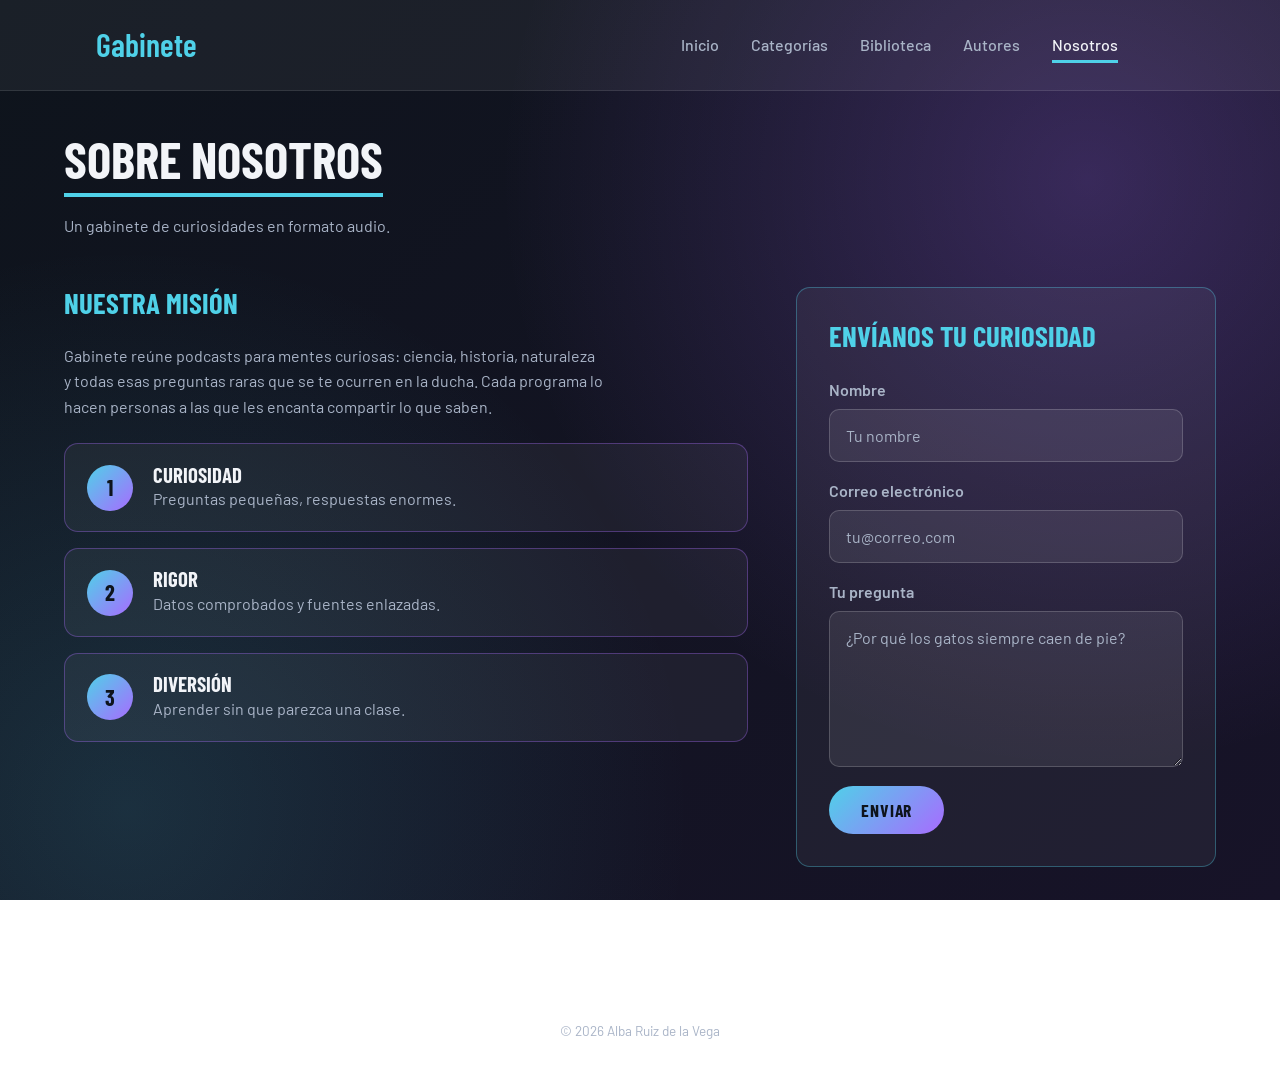
==== commit 03702834: "feat: simplified footer with author name" ====
--- a/about.html
+++ b/about.html
@@ -80,26 +80,7 @@
     </main>
 
     <footer class="pie">
-        <div class="pieSuperior">
-            <a class="logo logoPie" href="index.html">Gabinete</a>
-
-            <nav aria-label="Menú del pie">
-                <ul class="pieLista">
-                    <li><a class="enlace textoSuave" href="index.html">Inicio</a></li>
-                    <li><a class="enlace textoSuave" href="categories.html">Categorías</a></li>
-                    <li><a class="enlace textoSuave" href="library.html">Biblioteca</a></li>
-                    <li><a class="enlace textoSuave" href="authors.html">Autores</a></li>
-                    <li><a class="enlace textoSuave" href="about.html">Nosotros</a></li>
-                </ul>
-            </nav>
-
-            <a class="enlace textoSuave" href="https://github.com/ruizdelavegaalba-png/Gabinete">GitHub</a>
-        </div>
-
-        <div class="pieInferior textoSuave textoPequeno">
-            <p>Audio: música libre de derechos de Pixabay (Licencia de contenido de Pixabay). Imágenes y audio alojados en Cloudinary.</p>
-            <p>© 2026 Gabinete · Proyecto de DIW · CEI</p>
-        </div>
+        <p class="pieTexto">© 2026 Alba Ruiz de la Vega</p>
     </footer>
 </body>
 </html>
--- a/styles.css
+++ b/styles.css
@@ -288,10 +288,6 @@
     color: var(--colorTexto);
 }
 
-.logoPie {
-    font-size: 1.6rem;
-}
-
 .menu {
     margin-left: auto;
 }
@@ -695,32 +691,15 @@
 
 .pie {
     margin-top: 4rem;
-    padding: 2.5rem 7.5vw 1.5rem;
+    padding: 1.5rem 7.5vw;
+    text-align: center;
     background: var(--cristal);
     border-top: 1px solid var(--bordeCristal);
 }
 
-.pieSuperior {
-    display: flex;
-    flex-wrap: wrap;
-    align-items: center;
-    justify-content: space-between;
-    gap: 1.5rem;
-}
-
-.pieLista {
-    display: flex;
-    flex-wrap: wrap;
-    gap: 1.5rem;
-}
-
-.pieInferior {
-    display: flex;
-    flex-direction: column;
-    gap: 0.4rem;
-    margin-top: 2rem;
-    padding-top: 1.2rem;
-    border-top: 1px solid var(--bordeCristal);
+.pieTexto {
+    font-size: 0.85rem;
+    color: var(--colorTextoSuave);
 }
 
 @media (max-width: 1024px) {
@@ -822,9 +801,4 @@
         padding: 0.7rem 0.5rem;
         font-size: 0.9rem;
     }
-
-    .pieSuperior {
-        flex-direction: column;
-        align-items: flex-start;
-    }
-}
+}
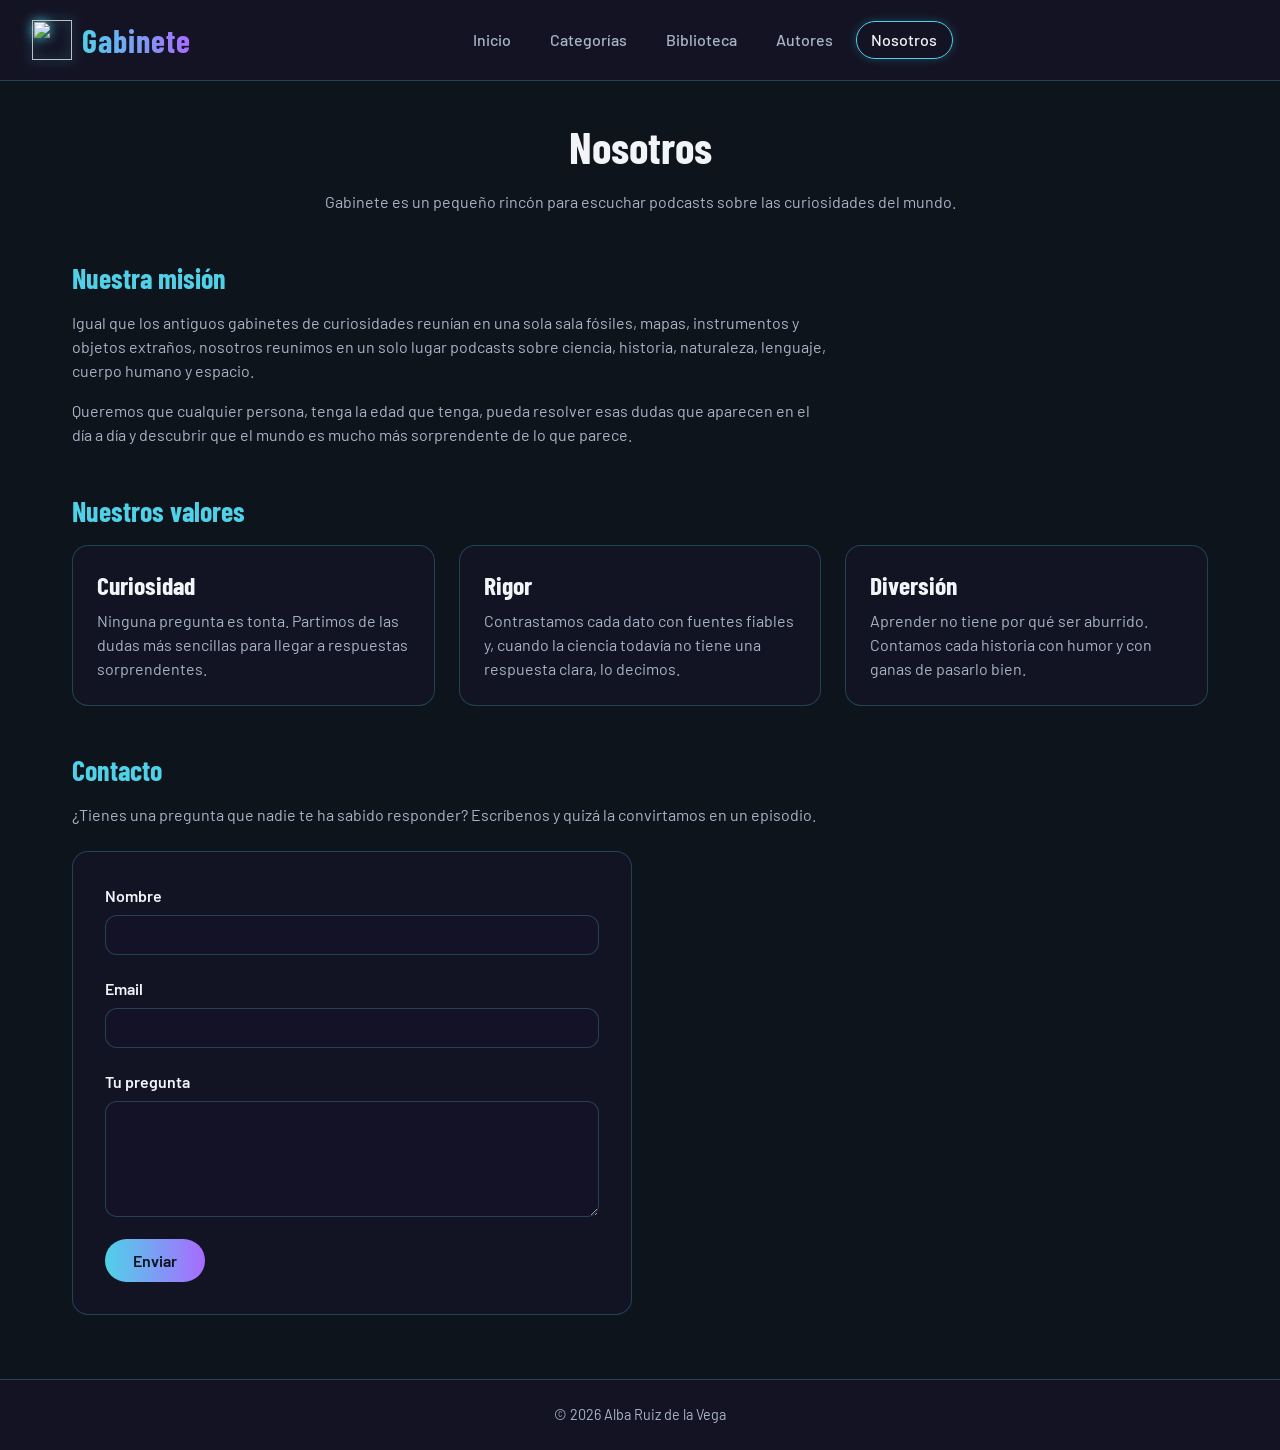
==== commit 1f1a8f97: "feat: página nosotros con misión, valores y formulario de contacto" ====
--- a/about.html
+++ b/about.html
@@ -3,84 +3,79 @@
 <head>
     <meta charset="UTF-8">
     <meta name="viewport" content="width=device-width, initial-scale=1.0">
-    <meta name="description" content="Gabinete: quiénes somos y cómo enviarnos tu curiosidad.">
+    <meta name="description" content="Conoce la misión y los valores de Gabinete y escríbenos tu pregunta curiosa.">
+    <meta name="author" content="Alba Ruiz de la Vega">
     <title>Gabinete · Nosotros</title>
+    <link rel="icon" type="image/svg+xml" href="https://res.cloudinary.com/CLOUD_NAME/image/upload/gabinete/icono.svg">
     <link rel="preconnect" href="https://fonts.googleapis.com">
     <link rel="preconnect" href="https://fonts.gstatic.com" crossorigin>
-    <link href="https://fonts.googleapis.com/css2?family=Barlow:wght@400;500;600&family=Barlow+Condensed:wght@600;700&display=swap" rel="stylesheet">
+    <link rel="stylesheet" href="https://fonts.googleapis.com/css2?family=Barlow+Condensed:wght@600;700&family=Barlow:wght@400;500;600&display=swap">
     <link rel="stylesheet" href="styles.css">
 </head>
 <body>
     <header class="cabecera">
-        <a class="logo" href="index.html">Gabinete</a>
-        <nav class="menu" aria-label="Menú principal">
+        <a class="cabeceraLogo" href="index.html">
+            <img class="cabeceraIcono" src="https://res.cloudinary.com/CLOUD_NAME/image/upload/gabinete/icono.svg" alt="" width="40" height="40">
+            <span class="cabeceraNombre">Gabinete</span>
+        </a>
+        <nav aria-label="Menú principal">
             <ul class="menuLista">
-                <li><a class="navEnlace" href="index.html">Inicio</a></li>
-                <li><a class="navEnlace" href="categories.html">Categorías</a></li>
-                <li><a class="navEnlace" href="library.html">Biblioteca</a></li>
-                <li><a class="navEnlace" href="authors.html">Autores</a></li>
-                <li><a class="navEnlace activo" href="about.html" aria-current="page">Nosotros</a></li>
+                <li><a class="menuEnlace" href="index.html">Inicio</a></li>
+                <li><a class="menuEnlace" href="categories.html">Categorías</a></li>
+                <li><a class="menuEnlace" href="library.html">Biblioteca</a></li>
+                <li><a class="menuEnlace" href="authors.html">Autores</a></li>
+                <li><a class="menuEnlaceActivo" href="about.html" aria-current="page">Nosotros</a></li>
             </ul>
         </nav>
-        <span class="loader" aria-hidden="true"></span>
+        <div class="cargador" aria-hidden="true"></div>
     </header>
-
-    <main class="principal">
-        <div class="cabeceraPagina">
-            <h1 class="titulo tituloPagina">Sobre nosotros</h1>
-            <p class="textoSuave">Un gabinete de curiosidades en formato audio.</p>
-        </div>
-
-        <div class="nosotros">
-            <section class="contenido seccion" aria-labelledby="tituloMision">
-                <h2 class="titulo tituloMediano resaltado" id="tituloMision">Nuestra misión</h2>
-                <p class="textoSuave anchoLectura">Gabinete reúne podcasts para mentes curiosas: ciencia, historia, naturaleza y todas esas preguntas raras que se te ocurren en la ducha. Cada programa lo hacen personas a las que les encanta compartir lo que saben.</p>
-
-                <ul class="valores">
-                    <li class="caja valor">
-                        <span class="numero" aria-hidden="true">1</span>
-                        <div>
-                            <h3 class="titulo tituloPequeno">Curiosidad</h3>
-                            <p class="textoSuave">Preguntas pequeñas, respuestas enormes.</p>
-                        </div>
-                    </li>
-                    <li class="caja valor">
-                        <span class="numero" aria-hidden="true">2</span>
-                        <div>
-                            <h3 class="titulo tituloPequeno">Rigor</h3>
-                            <p class="textoSuave">Datos comprobados y fuentes enlazadas.</p>
-                        </div>
-                    </li>
-                    <li class="caja valor">
-                        <span class="numero" aria-hidden="true">3</span>
-                        <div>
-                            <h3 class="titulo tituloPequeno">Diversión</h3>
-                            <p class="textoSuave">Aprender sin que parezca una clase.</p>
-                        </div>
-                    </li>
-                </ul>
-            </section>
-
-            <section class="caja contacto" aria-labelledby="tituloContacto">
-                <h2 class="titulo tituloMediano resaltado" id="tituloContacto">Envíanos tu curiosidad</h2>
-                <form class="formulario" action="#">
-                    <label class="etiquetaCampo textoSuave negrita" for="nombre">Nombre</label>
-                    <input class="campo" type="text" id="nombre" name="nombre" placeholder="Tu nombre" autocomplete="name">
-
-                    <label class="etiquetaCampo textoSuave negrita" for="correo">Correo electrónico</label>
-                    <input class="campo" type="email" id="correo" name="correo" placeholder="tu@correo.com" autocomplete="email">
-
-                    <label class="etiquetaCampo textoSuave negrita" for="mensaje">Tu pregunta</label>
-                    <textarea class="campo" id="mensaje" name="mensaje" rows="5" placeholder="¿Por qué los gatos siempre caen de pie?"></textarea>
-
-                    <button class="boton" type="submit">Enviar</button>
-                </form>
-            </section>
-        </div>
+    <main class="pagina">
+        <h1 class="paginaTitulo">Nosotros</h1>
+        <p class="paginaIntro">Gabinete es un pequeño rincón para escuchar podcasts sobre las curiosidades del mundo.</p>
+        <section aria-labelledby="misionTitulo">
+            <h2 class="nosotrosTitulo" id="misionTitulo">Nuestra misión</h2>
+            <p class="misionTexto">Igual que los antiguos gabinetes de curiosidades reunían en una sola sala fósiles, mapas, instrumentos y objetos extraños, nosotros reunimos en un solo lugar podcasts sobre ciencia, historia, naturaleza, lenguaje, cuerpo humano y espacio.</p>
+            <p class="misionTexto">Queremos que cualquier persona, tenga la edad que tenga, pueda resolver esas dudas que aparecen en el día a día y descubrir que el mundo es mucho más sorprendente de lo que parece.</p>
+        </section>
+        <section aria-labelledby="valoresTitulo">
+            <h2 class="nosotrosTitulo" id="valoresTitulo">Nuestros valores</h2>
+            <ul class="valoresLista">
+                <li>
+                    <article class="valorTarjeta">
+                        <h3 class="valorTitulo">Curiosidad</h3>
+                        <p class="valorTexto">Ninguna pregunta es tonta. Partimos de las dudas más sencillas para llegar a respuestas sorprendentes.</p>
+                    </article>
+                </li>
+                <li>
+                    <article class="valorTarjeta">
+                        <h3 class="valorTitulo">Rigor</h3>
+                        <p class="valorTexto">Contrastamos cada dato con fuentes fiables y, cuando la ciencia todavía no tiene una respuesta clara, lo decimos.</p>
+                    </article>
+                </li>
+                <li>
+                    <article class="valorTarjeta">
+                        <h3 class="valorTitulo">Diversión</h3>
+                        <p class="valorTexto">Aprender no tiene por qué ser aburrido. Contamos cada historia con humor y con ganas de pasarlo bien.</p>
+                    </article>
+                </li>
+            </ul>
+        </section>
+        <section aria-labelledby="contactoTitulo">
+            <h2 class="nosotrosTitulo" id="contactoTitulo">Contacto</h2>
+            <p class="misionTexto">¿Tienes una pregunta que nadie te ha sabido responder? Escríbenos y quizá la convirtamos en un episodio.</p>
+            <form class="formulario" action="#" method="post">
+                <label class="formularioEtiqueta" for="nombre">Nombre</label>
+                <input class="formularioEntrada" type="text" id="nombre" name="nombre" autocomplete="name" required>
+                <label class="formularioEtiqueta" for="email">Email</label>
+                <input class="formularioEntrada" type="email" id="email" name="email" autocomplete="email" required>
+                <label class="formularioEtiqueta" for="pregunta">Tu pregunta</label>
+                <textarea class="formularioArea" id="pregunta" name="pregunta" rows="5" required></textarea>
+                <button class="formularioBoton" type="submit">Enviar</button>
+            </form>
+        </section>
     </main>
-
     <footer class="pie">
-        <p class="pieTexto">© 2026 Alba Ruiz de la Vega</p>
+        <p>© 2026 Alba Ruiz de la Vega</p>
     </footer>
 </body>
 </html>
--- a/styles.css
+++ b/styles.css
@@ -3,36 +3,46 @@
     --colorFondoOscuro: #171328;
     --colorCian: #4FD1E8;
     --colorVioleta: #A86BFF;
+    --colorAzul: #2F80ED;
     --colorTexto: #F2F4F8;
     --colorTextoSuave: #A9B4C7;
-    --degradado: linear-gradient(135deg, var(--colorCian), var(--colorVioleta));
-    --cristal: rgba(255, 255, 255, 0.05);
-    --bordeCristal: rgba(255, 255, 255, 0.1);
-    --bordeVioleta: rgba(168, 107, 255, 0.35);
-    --bordeCian: rgba(79, 209, 232, 0.35);
-    --sombraCian: 0 0 20px rgba(79, 209, 232, 0.25);
-    --fuenteTitulo: "Barlow Condensed", sans-serif;
+    --colorAmbar: #F2B84B;
+    --colorVerde: #5FD38D;
+    --colorRosa: #FF7A9A;
+    --colorCristal: rgba(23, 19, 40, 0.6);
+    --colorBordeCristal: rgba(79, 209, 232, 0.25);
+    --colorBrilloVioleta: rgba(168, 107, 255, 0.18);
+    --degradadoPrincipal: linear-gradient(90deg, var(--colorCian), var(--colorVioleta));
+    --transicionBase: 0.3s ease;
+    --fuenteTitulos: "Barlow Condensed", sans-serif;
     --fuenteTexto: "Barlow", sans-serif;
-    --radio: 14px;
-    --transicion: 0.3s ease;
-}
-
-* {
+}
+
+*,
+*::before,
+*::after {
     box-sizing: border-box;
     margin: 0;
     padding: 0;
 }
 
 body {
+    display: flex;
+    flex-direction: column;
     min-height: 100vh;
+    background-color: var(--colorFondo);
+    color: var(--colorTexto);
     font-family: var(--fuenteTexto);
-    line-height: 1.6;
-    color: var(--colorTexto);
-    background:
-        radial-gradient(circle at 85% 20%, rgba(168, 107, 255, 0.25), transparent 45%),
-        radial-gradient(circle at 10% 90%, rgba(79, 209, 232, 0.15), transparent 40%),
-        linear-gradient(135deg, var(--colorFondo), var(--colorFondoOscuro));
-    background-attachment: fixed;
+    font-size: 1rem;
+    line-height: 1.5;
+}
+
+h1,
+h2,
+h3 {
+    font-family: var(--fuenteTitulos);
+    font-weight: 700;
+    line-height: 1.2;
 }
 
 img {
@@ -40,765 +50,838 @@
     max-width: 100%;
 }
 
-ul {
+a {
+    color: inherit;
+}
+
+a:focus-visible,
+.formularioBoton:focus-visible,
+.transcripcionResumen:focus-visible {
+    outline: 2px solid var(--colorCian);
+    outline-offset: 3px;
+}
+
+ul,
+ol {
     list-style: none;
 }
 
-a:focus-visible,
-button:focus-visible,
-summary:focus-visible {
-    outline: 3px solid var(--colorCian);
-    outline-offset: 4px;
-    border-radius: 4px;
-}
-
-.soloLector {
+.textoOculto {
     position: absolute;
     width: 1px;
     height: 1px;
     overflow: hidden;
-    clip: rect(0 0 0 0);
+    clip-path: inset(50%);
     white-space: nowrap;
 }
 
-.caja {
-    background: var(--cristal);
-    border: 1px solid var(--bordeVioleta);
-    border-radius: var(--radio);
-}
-
-.titulo {
-    font-family: var(--fuenteTitulo);
+.cabecera {
+    display: flex;
+    align-items: center;
+    justify-content: space-between;
+    gap: 1.5rem;
+    padding: 1rem 2rem;
+    background-color: var(--colorCristal);
+    border-bottom: 1px solid var(--colorBordeCristal);
+}
+
+.cabeceraLogo {
+    display: flex;
+    align-items: center;
+    gap: 0.6rem;
+    text-decoration: none;
+    border-radius: 8px;
+    transition: transform var(--transicionBase);
+}
+
+.cabeceraIcono {
+    filter: drop-shadow(0 0 6px var(--colorCian));
+}
+
+.cabeceraNombre {
+    font-family: var(--fuenteTitulos);
+    font-size: 2rem;
     font-weight: 700;
-    line-height: 1.1;
+    letter-spacing: 1px;
+    background: var(--degradadoPrincipal);
+    background-clip: text;
+    color: transparent;
+}
+
+.menuLista {
+    display: flex;
+    flex-wrap: wrap;
+    gap: 0.5rem;
+}
+
+.menuEnlace,
+.menuEnlaceActivo {
+    display: block;
+    padding: 0.4rem 0.9rem;
+    border: 1px solid transparent;
+    border-radius: 999px;
+    font-weight: 500;
+    text-decoration: none;
+    transition: background-color var(--transicionBase), color var(--transicionBase), transform var(--transicionBase);
+}
+
+.menuEnlace {
+    color: var(--colorTextoSuave);
+}
+
+.menuEnlaceActivo {
+    color: var(--colorTexto);
+    border-color: var(--colorCian);
+    box-shadow: 0 0 10px var(--colorBordeCristal);
+}
+
+.menuEnlace:hover,
+.menuEnlaceActivo:hover {
+    color: var(--colorTexto);
+    background-color: var(--colorBrilloVioleta);
+}
+
+.cabeceraLogo:active,
+.menuEnlace:active,
+.menuEnlaceActivo:active {
+    transform: scale(0.95);
+}
+
+.cargador {
+    width: 28px;
+    height: 28px;
+    border: 3px solid var(--colorBordeCristal);
+    border-top-color: var(--colorCian);
+    border-radius: 50%;
+    animation: cargaDesvanecida 1s ease-in forwards;
+}
+
+@keyframes cargaDesvanecida {
+    0% {
+        transform: rotate(0deg);
+        opacity: 1;
+    }
+
+    70% {
+        opacity: 1;
+    }
+
+    100% {
+        transform: rotate(720deg);
+        opacity: 0;
+    }
+}
+
+.inicio,
+.pagina,
+.detalle {
+    width: 100%;
+    max-width: 1200px;
+    margin: 0 auto;
+    padding: 2.5rem 2rem 4rem;
+}
+
+.inicioTitulo,
+.paginaTitulo {
+    margin-bottom: 2rem;
+    font-size: 2.75rem;
+    text-align: center;
+}
+
+.destacadoTitulo,
+.nosotrosTitulo,
+.bibliotecaTitulo,
+.podcastsTitulo,
+.categoriasTitulo {
+    margin-bottom: 1rem;
+    font-size: 1.75rem;
+    color: var(--colorCian);
+}
+
+.destacadoTarjeta {
+    display: flex;
+    align-items: center;
+    gap: 2rem;
+    margin-bottom: 4rem;
+    padding: 1.5rem;
+}
+
+.destacadoImagen {
+    width: 45%;
+    height: auto;
+    border-radius: 12px;
+    aspect-ratio: 3 / 2;
+    object-fit: cover;
+}
+
+.destacadoTexto {
+    flex: 1;
+}
+
+.destacadoEpisodio {
+    margin-bottom: 0.5rem;
+    font-size: 2rem;
+}
+
+.destacadoDatos {
+    margin-bottom: 1rem;
+    color: var(--colorCian);
+    font-weight: 500;
+}
+
+.destacadoDescripcion {
+    margin-bottom: 1.5rem;
+}
+
+.podcastsBarra {
+    display: flex;
+    align-items: center;
+    justify-content: space-between;
+    flex-wrap: wrap;
+    gap: 1rem;
+}
+
+.podcastsInsignia,
+.episodioEtiqueta,
+.destacadoBoton,
+.formularioBoton {
+    width: fit-content;
+    padding: 0.35rem 1rem;
+    border-radius: 999px;
+    background: var(--degradadoPrincipal);
+    color: var(--colorFondo);
+    font-weight: 600;
+}
+
+.destacadoBoton,
+.formularioBoton {
+    display: inline-block;
+    padding: 0.75rem 1.75rem;
+    text-decoration: none;
+}
+
+.formularioBoton {
+    border: none;
+    font-family: inherit;
+    font-size: 1rem;
+    cursor: pointer;
+}
+
+.destacadoBoton:hover,
+.formularioBoton:hover {
+    transform: translateY(-2px);
+    box-shadow: 0 0 18px var(--colorVioleta);
+}
+
+.destacadoBoton:active,
+.formularioBoton:active {
+    transform: scale(0.96);
+}
+
+.buscadorCampo,
+.formularioEntrada,
+.formularioArea {
+    width: 100%;
+    padding: 0.6rem 1.1rem;
+    border: 1px solid var(--colorBordeCristal);
+    background-color: var(--colorCristal);
+    color: var(--colorTexto);
+    font-family: inherit;
+    font-size: 1rem;
+    transition: border-color var(--transicionBase), box-shadow var(--transicionBase);
+}
+
+.buscadorCampo {
+    max-width: 320px;
+    border-radius: 999px;
+}
+
+.buscadorCampo:hover,
+.formularioEntrada:hover,
+.formularioArea:hover {
+    border-color: var(--colorCian);
+}
+
+.buscadorCampo:focus,
+.buscadorCampo:focus-visible,
+.formularioEntrada:focus,
+.formularioEntrada:focus-visible,
+.formularioArea:focus,
+.formularioArea:focus-visible {
+    outline: none;
+    border-color: var(--colorVioleta);
+    box-shadow: 0 0 0 3px var(--colorBrilloVioleta), 0 0 14px var(--colorVioleta);
+}
+
+.buscadorCampo:active,
+.formularioEntrada:active,
+.formularioArea:active {
+    border-color: var(--colorAzul);
+}
+
+.podcastsCuadricula {
+    display: grid;
+    grid-template-columns: repeat(4, 1fr);
+    column-gap: 1.5rem;
+    row-gap: 5rem;
+    margin-top: 5rem;
+}
+
+.tarjeta,
+.valorTarjeta,
+.formulario,
+.continuarTarjeta,
+.autorFicha,
+.lateral,
+.episodiosContador,
+.episodioContenido,
+.destacadoTarjeta {
+    border: 1px solid var(--colorBordeCristal);
+    border-radius: 16px;
+    background-color: var(--colorCristal);
+}
+
+.destacadoBoton,
+.formularioBoton,
+.categoriaCiencia,
+.categoriaHistoria,
+.categoriaNaturaleza,
+.categoriaLenguaje,
+.categoriaCuerpo,
+.categoriaEspacio,
+.continuarTarjeta,
+.autorFicha,
+.valorTarjeta {
+    transition: transform var(--transicionBase), box-shadow var(--transicionBase);
+}
+
+.tarjeta {
+    height: 100%;
+    text-align: center;
+    transition: transform var(--transicionBase), border-color var(--transicionBase), box-shadow var(--transicionBase);
+}
+
+.tarjeta:hover,
+.tarjeta:focus-within {
+    transform: translateY(-6px);
+    border-color: var(--colorCian);
+    box-shadow: 0 0 18px var(--colorBordeCristal);
+}
+
+.tarjeta:active {
+    transform: translateY(-2px) scale(0.98);
+}
+
+.tarjetaEnlace {
+    display: flex;
+    flex-direction: column;
+    align-items: center;
+    height: 100%;
+    padding: 0 1.25rem 1.5rem;
+    border-radius: 16px;
+    text-decoration: none;
+}
+
+.tarjetaImagen {
+    width: 120px;
+    height: 120px;
+    margin-top: -60px;
+    border: 3px solid var(--colorCian);
+    border-radius: 50%;
+    object-fit: cover;
+    box-shadow: 0 0 16px var(--colorBordeCristal);
+}
+
+.tarjetaTitulo {
+    margin: 1rem 0 0.4rem;
+    font-size: 1.4rem;
+    letter-spacing: 1px;
     text-transform: uppercase;
 }
 
-.tituloPagina {
-    padding-bottom: 0.4rem;
-    font-size: 3.2rem;
-    border-bottom: 4px solid var(--colorCian);
-}
-
-.tituloGrande {
-    font-size: 2.6rem;
-}
-
-.tituloMediano {
-    font-size: 1.8rem;
-}
-
-.tituloPequeno {
-    font-size: 1.3rem;
-}
-
-.etiqueta {
-    font-size: 0.8rem;
+.tarjetaAutor {
+    font-size: 0.95rem;
+}
+
+.categoriasTitulo {
+    margin-top: 4rem;
+}
+
+.categoriasLista {
+    display: flex;
+    flex-wrap: wrap;
+    gap: 1rem;
+}
+
+.categoriasEnlace,
+.autorEnlace {
+    display: inline-block;
+    padding: 0.6rem 1.4rem;
+    border: 1px solid var(--colorCian);
+    border-radius: 999px;
+    background-color: var(--colorCristal);
+    font-weight: 500;
+    text-decoration: none;
+    transition: background-color var(--transicionBase), border-color var(--transicionBase), transform var(--transicionBase);
+}
+
+.categoriasEnlace:hover,
+.autorEnlace:hover {
+    border-color: var(--colorVioleta);
+    background-color: var(--colorBrilloVioleta);
+}
+
+.categoriasEnlace:active,
+.autorEnlace:active {
+    transform: scale(0.95);
+}
+
+.buscadorCampo::placeholder,
+.tarjetaAutor,
+.destacadoDescripcion,
+.lateralDescripcion,
+.paginaIntro,
+.categoriaDescripcion,
+.continuarRestante,
+.autorFrase,
+.misionTexto,
+.valorTexto,
+.episodiosTabla td,
+.episodioDatos,
+.transcripcionTexto,
+.pie {
+    color: var(--colorTextoSuave);
+}
+
+.podcast,
+.podcastPorDefecto,
+.episodio,
+.episodioPorDefecto {
+    display: none;
+    align-items: flex-start;
+    gap: 2rem;
+}
+
+.podcast:target,
+.podcastPorDefecto:target,
+.listaPodcasts:not(:has(:target)) .podcastPorDefecto,
+.episodio:target,
+.episodioPorDefecto:target,
+.listaEpisodios:not(:has(:target)) .episodioPorDefecto {
+    display: flex;
+}
+
+.lateral {
+    flex: 0 0 300px;
+    padding: 1.5rem;
+}
+
+.lateralImagen {
+    width: 100%;
+    height: auto;
+    margin-bottom: 1rem;
+    border-radius: 12px;
+    aspect-ratio: 1;
+    object-fit: cover;
+}
+
+.lateralTitulo,
+.lateralAutor {
+    margin-bottom: 0.75rem;
+    padding-bottom: 0.75rem;
+    border-bottom: 1px solid var(--colorBordeCristal);
+}
+
+.lateralTitulo {
+    font-size: 1.9rem;
+}
+
+.lateralAutor {
+    color: var(--colorCian);
+    font-weight: 500;
+}
+
+.lateralEnlaceImagen {
+    display: block;
+    border-radius: 12px;
+    transition: opacity var(--transicionBase), transform var(--transicionBase);
+}
+
+.lateralEnlaceImagen:hover {
+    opacity: 0.85;
+}
+
+.lateralEnlaceImagen:active {
+    transform: scale(0.98);
+}
+
+.episodios {
+    flex: 1;
+    min-width: 0;
+}
+
+.episodiosContador {
+    display: inline-block;
+    margin-bottom: 1.25rem;
+    padding: 0.6rem 1.4rem;
+    font-size: 1.5rem;
+}
+
+.episodiosTabla {
+    width: 100%;
+    border: 1px solid var(--colorBordeCristal);
+    border-collapse: collapse;
+    background-color: var(--colorCristal);
+}
+
+.episodiosTabla th,
+.episodiosTabla td {
+    padding: 0.85rem 1rem;
+    border-bottom: 1px solid var(--colorBordeCristal);
+    text-align: left;
+}
+
+.episodiosTabla th {
+    background-color: var(--colorFondoOscuro);
+    color: var(--colorCian);
+    font-family: var(--fuenteTitulos);
+    font-size: 1.1rem;
+    letter-spacing: 1px;
+    text-transform: uppercase;
+}
+
+.episodiosEnlace,
+.categoriaEnlace,
+.continuarEnlace,
+.lateralEnlace,
+.episodioEnlace,
+.transcripcionResumen {
+    text-decoration: none;
+    transition: color var(--transicionBase);
+}
+
+.episodiosEnlace,
+.categoriaEnlace,
+.continuarEnlace {
+    color: var(--colorTexto);
+    font-weight: 500;
+}
+
+.episodioEnlace {
+    color: var(--colorCian);
     font-weight: 600;
-    letter-spacing: 0.15em;
-    text-transform: uppercase;
-    color: var(--colorCian);
-}
-
-.etiquetaFondo {
-    align-self: flex-start;
-    padding: 0.3rem 0.9rem;
-    background: rgba(79, 209, 232, 0.12);
-    border-radius: 999px;
-}
-
-.enlace {
-    color: var(--colorTexto);
-    text-decoration: none;
-    transition: color var(--transicion);
-}
-
-.enlace:hover {
+}
+
+.episodiosEnlace:hover,
+.categoriaEnlace:hover,
+.continuarEnlace:hover,
+.lateralEnlace:hover,
+.episodioEnlace:hover {
     color: var(--colorCian);
     text-decoration: underline;
 }
 
-.enlace:active {
+.episodiosEnlace:active,
+.categoriaEnlace:active,
+.continuarEnlace:active,
+.lateralEnlace:active,
+.episodioEnlace:active {
     color: var(--colorVioleta);
 }
 
-.enlaceCian {
-    color: var(--colorCian);
-    transition: color var(--transicion);
-}
-
-.enlaceCian:hover {
-    color: var(--colorVioleta);
-}
-
-.enlaceCian:active {
-    color: var(--colorTexto);
-}
-
-.textoSuave {
-    color: var(--colorTextoSuave);
-}
-
-.textoPequeno {
-    font-size: 0.85rem;
-}
-
-.negrita {
-    font-weight: 600;
-}
-
-.cursiva {
-    font-style: italic;
-}
-
-.resaltado {
-    color: var(--colorCian);
-}
-
-.anchoLectura {
-    max-width: 60ch;
-}
-
-.boton {
-    display: inline-block;
-    margin-top: 0.8rem;
-    padding: 0.8rem 2rem;
-    font-family: var(--fuenteTitulo);
-    font-size: 1.1rem;
-    font-weight: 700;
-    letter-spacing: 0.05em;
-    text-transform: uppercase;
-    color: var(--colorFondo);
-    text-decoration: none;
-    background: var(--degradado);
-    border: none;
-    border-radius: 999px;
-    cursor: pointer;
-    transition: transform var(--transicion), box-shadow var(--transicion);
-}
-
-.boton:hover {
-    transform: translateY(-3px);
-    box-shadow: 0 8px 24px rgba(79, 209, 232, 0.35);
-}
-
-.boton:active {
-    transform: scale(0.97);
-}
-
-.pastilla {
-    display: inline-block;
-    padding: 0.6rem 1.3rem;
-    font-weight: 500;
-    color: var(--colorTexto);
-    text-decoration: none;
-    background: rgba(255, 255, 255, 0.06);
-    border: 1px solid var(--colorVioleta);
-    border-radius: 999px;
-    transition: background var(--transicion), border-color var(--transicion), color var(--transicion);
-}
-
-.pastilla:hover {
-    color: var(--colorFondo);
-    background: var(--colorCian);
-    border-color: var(--colorCian);
-}
-
-.pastilla:active {
-    background: var(--colorVioleta);
-    border-color: var(--colorVioleta);
-}
-
-.portada {
-    flex-shrink: 0;
-    object-fit: cover;
-    background: var(--degradado);
-    border: 3px solid var(--colorVioleta);
-    border-radius: 50%;
-    box-shadow: 0 0 0 4px rgba(79, 209, 232, 0.2);
-}
-
-.numero {
-    display: grid;
-    place-items: center;
-    flex-shrink: 0;
-    width: 46px;
-    height: 46px;
-    font-family: var(--fuenteTitulo);
-    font-size: 1.4rem;
-    font-weight: 700;
-    color: var(--colorFondo);
-    background: var(--degradado);
-    border-radius: 50%;
-}
-
-.campo {
-    width: 100%;
-    padding: 0.8rem 1rem;
-    font: inherit;
-    color: var(--colorTexto);
-    background: rgba(255, 255, 255, 0.08);
-    border: 1px solid rgba(255, 255, 255, 0.18);
-    border-radius: 10px;
-    resize: vertical;
-    transition: border-color var(--transicion), box-shadow var(--transicion);
-}
-
-.campo::placeholder {
-    color: var(--colorTextoSuave);
-}
-
-.campo:hover {
-    border-color: rgba(255, 255, 255, 0.4);
-}
-
-.campo:focus-visible {
-    outline: none;
-    border-color: var(--colorCian);
-    box-shadow: 0 0 0 4px rgba(79, 209, 232, 0.25);
-}
-
-.campo:active {
-    border-color: var(--colorVioleta);
-}
-
-.cabecera {
-    display: flex;
-    align-items: center;
-    gap: 2rem;
-    padding: 1.2rem 7.5vw;
-    background: var(--cristal);
-    border-bottom: 1px solid var(--bordeCristal);
-}
-
-.logo {
-    font-family: var(--fuenteTitulo);
-    font-size: 2rem;
-    font-weight: 600;
-    color: var(--colorCian);
-    text-decoration: none;
-    transition: color var(--transicion);
-}
-
-.logo:hover {
-    color: var(--colorVioleta);
-}
-
-.logo:active {
-    color: var(--colorTexto);
-}
-
-.menu {
-    margin-left: auto;
-}
-
-.menuLista {
-    display: flex;
-    gap: 2rem;
-}
-
-.navEnlace {
-    padding-bottom: 0.4rem;
-    font-weight: 500;
-    color: var(--colorTextoSuave);
-    text-decoration: none;
-    border-bottom: 3px solid transparent;
-    transition: color var(--transicion), border-color var(--transicion);
-}
-
-.navEnlace:hover,
-.activo {
-    color: var(--colorTexto);
-    border-bottom-color: var(--colorCian);
-}
-
-.navEnlace:active {
-    color: var(--colorCian);
-}
-
-.loader {
-    flex-shrink: 0;
-    width: 34px;
-    height: 34px;
-    border: 4px solid rgba(255, 255, 255, 0.12);
-    border-top-color: var(--colorCian);
-    border-right-color: var(--colorVioleta);
-    border-radius: 50%;
-    animation: cargar 1s linear forwards;
-}
-
-@keyframes cargar {
-    from {
-        opacity: 1;
-        transform: rotate(0deg);
-    }
-
-    to {
-        opacity: 0;
-        transform: rotate(720deg);
-    }
-}
-
-.principal {
-    display: flex;
-    flex-direction: column;
-    gap: 3rem;
-    max-width: 1200px;
-    margin: 0 auto;
-    padding: 2.5rem 1.5rem 4rem;
-}
-
-.columnas {
-    flex-direction: row;
-    align-items: flex-start;
-    gap: 2rem;
-}
-
-.contenido {
+.episodioContenido {
     flex: 1;
     min-width: 0;
-}
-
-.seccion {
+    padding: 2rem;
+}
+
+.episodioTitulo {
+    margin: 1rem 0 0.5rem;
+    font-size: 2.4rem;
+}
+
+.episodioDatos {
+    margin-bottom: 1.5rem;
+    font-weight: 500;
+}
+
+.episodioTexto {
+    margin-bottom: 1rem;
+}
+
+.episodioAudio {
+    display: block;
+    width: 100%;
+    margin: 1.5rem 0;
+    border: 1px solid var(--colorCian);
+    border-radius: 999px;
+    box-shadow: 0 0 14px var(--colorBordeCristal);
+}
+
+.transcripcion {
+    padding: 1rem 1.25rem;
+    border: 1px solid var(--colorBordeCristal);
+    border-radius: 12px;
+    background-color: var(--colorFondoOscuro);
+}
+
+.transcripcionResumen {
+    color: var(--colorCian);
+    font-family: var(--fuenteTitulos);
+    font-size: 1.25rem;
+    font-weight: 600;
+    cursor: pointer;
+}
+
+.transcripcionResumen:hover {
+    color: var(--colorTexto);
+}
+
+.transcripcionTexto {
+    margin-top: 0.75rem;
+}
+
+.pie {
+    margin-top: auto;
+    padding: 1.5rem 2rem;
+    border-top: 1px solid var(--colorBordeCristal);
+    background-color: var(--colorCristal);
+    font-size: 0.9rem;
+    text-align: center;
+}
+
+.paginaIntro {
+    max-width: 640px;
+    margin: -1rem auto 2.5rem;
+    text-align: center;
+}
+
+.categoriaCuadricula {
+    display: grid;
+    grid-template-columns: repeat(3, 1fr);
+    gap: 1.5rem;
+}
+
+.categoriaCiencia,
+.categoriaHistoria,
+.categoriaNaturaleza,
+.categoriaLenguaje,
+.categoriaCuerpo,
+.categoriaEspacio {
+    padding: 1.5rem;
+    border: 1px solid;
+    border-top-width: 4px;
+    border-radius: 16px;
+    background-color: var(--colorCristal);
+}
+
+.categoriaCiencia {
+    border-color: var(--colorCian);
+}
+
+.categoriaHistoria {
+    border-color: var(--colorAmbar);
+}
+
+.categoriaNaturaleza {
+    border-color: var(--colorVerde);
+}
+
+.categoriaLenguaje {
+    border-color: var(--colorVioleta);
+}
+
+.categoriaCuerpo {
+    border-color: var(--colorRosa);
+}
+
+.categoriaEspacio {
+    border-color: var(--colorAzul);
+}
+
+.categoriaCiencia:hover,
+.categoriaHistoria:hover,
+.categoriaNaturaleza:hover,
+.categoriaLenguaje:hover,
+.categoriaCuerpo:hover,
+.categoriaEspacio:hover,
+.continuarTarjeta:hover,
+.autorFicha:hover,
+.valorTarjeta:hover {
+    transform: translateY(-4px);
+    box-shadow: 0 0 18px var(--colorBordeCristal);
+}
+
+.categoriaCiencia:target,
+.categoriaHistoria:target,
+.categoriaNaturaleza:target,
+.categoriaLenguaje:target,
+.categoriaCuerpo:target,
+.categoriaEspacio:target {
+    box-shadow: 0 0 24px var(--colorVioleta);
+}
+
+.categoriaTitulo {
+    font-size: 1.75rem;
+}
+
+.categoriaContador {
+    margin: 0.25rem 0 0.75rem;
+    font-size: 0.9rem;
+    font-weight: 600;
+    letter-spacing: 1px;
+    text-transform: uppercase;
+}
+
+.categoriaDescripcion {
+    margin-bottom: 1rem;
+}
+
+.categoriaLista {
     display: flex;
     flex-direction: column;
+    gap: 0.4rem;
+    padding-top: 1rem;
+    border-top: 1px solid var(--colorBordeCristal);
+}
+
+.continuarLista {
+    display: grid;
+    grid-template-columns: repeat(3, 1fr);
     gap: 1.5rem;
-}
-
-.cabeceraPagina {
-    display: flex;
-    flex-direction: column;
-    align-items: flex-start;
+    margin-bottom: 4rem;
+}
+
+.continuarTarjeta {
+    display: flex;
+    align-items: center;
     gap: 1rem;
-}
-
-.destacado {
-    display: flex;
-    align-items: center;
-    gap: 2.5rem;
-    padding: 2rem;
-    border-color: var(--bordeCian);
-}
-
-.destacadoImagen {
-    width: 220px;
-    height: 220px;
-}
-
-.destacadoInfo {
-    display: flex;
-    flex-direction: column;
-    align-items: flex-start;
-    gap: 0.8rem;
-}
-
-.barraBusqueda {
-    display: flex;
-    align-items: center;
-    align-self: center;
-    gap: 1rem;
-    padding: 0.8rem 1rem;
-    border-color: var(--bordeCian);
-}
-
-.buscador {
-    width: 280px;
-    padding: 0.7rem 1.2rem;
-    border-radius: 999px;
-}
-
-.rejilla {
+    height: 100%;
+    padding: 1.25rem;
+}
+
+.continuarImagen {
+    flex: 0 0 80px;
+    border-radius: 12px;
+    object-fit: cover;
+}
+
+.continuarTexto {
+    flex: 1;
+    min-width: 0;
+}
+
+.continuarPodcast {
+    color: var(--colorCian);
+    font-size: 0.85rem;
+    font-weight: 600;
+    letter-spacing: 1px;
+    text-transform: uppercase;
+}
+
+.continuarTitulo {
+    margin: 0.25rem 0 0.75rem;
+    font-size: 1.3rem;
+}
+
+.continuarProgreso {
+    width: 100%;
+    height: 8px;
+    accent-color: var(--colorCian);
+}
+
+.continuarRestante {
+    margin-top: 0.25rem;
+    font-size: 0.9rem;
+}
+
+.autoresCuadricula {
     display: grid;
     grid-template-columns: repeat(4, 1fr);
     gap: 1.5rem;
 }
 
-.rejillaTres {
-    grid-template-columns: repeat(3, 1fr);
-}
-
-.rejillaPodcasts {
-    row-gap: 3rem;
-    padding-top: 1.5rem;
-}
-
-.tarjeta {
-    transition: transform var(--transicion), border-color var(--transicion), box-shadow var(--transicion);
-}
-
-.tarjeta:hover {
-    transform: translateY(-6px);
-    border-color: var(--colorCian);
-    box-shadow: var(--sombraCian);
-}
-
-.tarjeta:active {
-    transform: scale(0.98);
-}
-
-.tarjetaEnlace {
-    display: flex;
-    align-items: center;
-    gap: 1rem;
-    height: 100%;
-    padding: 1.2rem;
-    color: inherit;
-    text-decoration: none;
-    border-radius: var(--radio);
-}
-
-.tarjetaEnlace:focus-visible {
-    outline-offset: -3px;
-    border-radius: var(--radio);
-}
-
-.tarjetaImagen {
-    width: 96px;
-    height: 96px;
-    margin-top: -2.7rem;
-}
-
-.tarjetaTitulo {
-    font-size: 1.25rem;
-}
-
-.miniatura {
-    width: 72px;
-    height: 72px;
-}
-
-.progreso {
-    width: 100%;
-    height: 8px;
-    margin-top: 0.6rem;
-    accent-color: var(--colorCian);
-}
-
-.listaTemas {
-    display: flex;
-    flex-wrap: wrap;
-    gap: 0.8rem;
-}
-
-.lateral {
-    flex: 0 0 300px;
-    padding: 1.8rem;
-}
-
-.lateralPortada {
-    display: block;
-    width: fit-content;
-    margin: 0 auto;
-    border-radius: 50%;
-    transition: transform var(--transicion);
-}
-
-.lateralPortada:hover {
-    transform: scale(1.04);
-}
-
-.lateralPortada:active {
-    transform: scale(0.98);
-}
-
-.lateralImagen {
-    width: 180px;
-    height: 180px;
-    margin: 0 auto;
-}
-
-.lateralBloque {
-    display: flex;
-    flex-direction: column;
-    gap: 0.5rem;
-    margin-top: 1.5rem;
-    padding-top: 1.2rem;
-    border-top: 1px solid var(--bordeCristal);
-}
-
-.contadorEpisodios {
-    padding: 1.2rem 1.6rem;
-}
-
-.tablaCaja {
-    margin-top: 1.5rem;
-    padding: 1rem 1.2rem;
-    overflow-x: auto;
-}
-
-.tabla {
-    width: 100%;
-    border-collapse: collapse;
-}
-
-.tabla th {
-    padding: 0.8rem 1rem;
-    text-align: left;
-    border-bottom: 1px solid rgba(79, 209, 232, 0.4);
-}
-
-.tabla td {
-    padding: 0.9rem 1rem;
-    color: var(--colorTextoSuave);
-    border-bottom: 1px solid var(--bordeCristal);
-}
-
-.tabla tr {
-    transition: background var(--transicion);
-}
-
-.tabla tbody tr:hover {
-    background: rgba(168, 107, 255, 0.12);
-}
-
-.tabla .derecha {
-    text-align: right;
-}
-
-.episodio {
-    display: flex;
-    flex-direction: column;
-    gap: 1.2rem;
-    padding: 2rem;
-}
-
-.parrafos {
-    display: flex;
-    flex-direction: column;
-    gap: 0.8rem;
-}
-
-.audio {
-    width: 100%;
-}
-
-.transcripcion {
-    padding: 1rem 1.2rem;
-}
-
-.transcripcionResumen {
-    font-weight: 600;
-    color: var(--colorCian);
-    cursor: pointer;
-    transition: color var(--transicion);
-}
-
-.transcripcionResumen:hover {
-    color: var(--colorVioleta);
-}
-
-.transcripcionTexto {
-    margin-top: 1rem;
-}
-
-.categoria {
-    display: flex;
-    flex-direction: column;
-    gap: 0.8rem;
-    padding: 1.8rem;
-    border-color: var(--bordeCristal);
-    border-top: 4px solid var(--colorCian);
-    transition: transform var(--transicion), box-shadow var(--transicion);
-}
-
-.categoria:hover {
-    transform: translateY(-6px);
-    box-shadow: 0 0 24px rgba(168, 107, 255, 0.25);
-}
-
-.bordeHistoria {
-    border-top-color: #E0A458;
-}
-
-.bordeNaturaleza {
-    border-top-color: #3DD68C;
-}
-
-.bordeLenguaje {
-    border-top-color: #FF7EB6;
-}
-
-.bordeCuerpo {
-    border-top-color: #FF6B6B;
-}
-
-.bordeEspacio {
-    border-top-color: var(--colorVioleta);
-}
-
-.categoriaLista {
-    display: flex;
-    flex-direction: column;
-    gap: 0.6rem;
-    padding-top: 1rem;
-    border-top: 1px solid var(--bordeCristal);
-}
-
-.autor {
+.autorFicha {
     display: flex;
     flex-direction: column;
     align-items: center;
-    gap: 0.8rem;
-    padding: 1.8rem 1.4rem;
+    height: 100%;
+    padding: 1.5rem;
     text-align: center;
 }
 
-.autorImagen {
+.autorFoto {
     width: 110px;
     height: 110px;
-}
-
-.autorBio {
-    flex: 1;
-}
-
-.nosotros {
-    display: flex;
-    align-items: flex-start;
-    gap: 3rem;
-}
-
-.valores {
+    margin-bottom: 1rem;
+    border: 2px solid var(--colorVioleta);
+    border-radius: 50%;
+    object-fit: cover;
+    box-shadow: 0 0 14px var(--colorBrilloVioleta);
+}
+
+.autorNombre {
+    font-size: 1.5rem;
+}
+
+.autorPodcast {
+    color: var(--colorCian);
+    font-weight: 500;
+}
+
+.autorFrase {
+    margin: 0.75rem 0 1.25rem;
+    font-style: italic;
+}
+
+.autorEnlace {
+    margin-top: auto;
+}
+
+.nosotrosTitulo {
+    margin-top: 3rem;
+}
+
+.misionTexto {
+    max-width: 760px;
+    margin-bottom: 1rem;
+}
+
+.valoresLista {
+    display: grid;
+    grid-template-columns: repeat(3, 1fr);
+    gap: 1.5rem;
+}
+
+.valorTarjeta {
+    height: 100%;
+    padding: 1.5rem;
+}
+
+.valorTitulo {
+    margin-bottom: 0.5rem;
+    font-size: 1.6rem;
+}
+
+.formulario {
     display: flex;
     flex-direction: column;
-    gap: 1rem;
-}
-
-.valor {
-    display: flex;
-    align-items: center;
-    gap: 1.2rem;
-    padding: 1.2rem 1.4rem;
-}
-
-.contacto {
-    flex: 0 0 420px;
+    gap: 0.4rem;
+    max-width: 560px;
+    margin-top: 1.5rem;
     padding: 2rem;
-    border-color: var(--bordeCian);
-}
-
-.formulario {
-    display: flex;
-    flex-direction: column;
-    align-items: flex-start;
-    gap: 0.4rem;
-    margin-top: 1rem;
-}
-
-.etiquetaCampo {
-    margin-top: 0.6rem;
-}
-
-.pie {
-    margin-top: 4rem;
-    padding: 1.5rem 7.5vw;
-    text-align: center;
-    background: var(--cristal);
-    border-top: 1px solid var(--bordeCristal);
-}
-
-.pieTexto {
-    font-size: 0.85rem;
-    color: var(--colorTextoSuave);
-}
-
-@media (max-width: 1024px) {
-    .rejilla,
-    .rejillaTres {
-        grid-template-columns: repeat(2, 1fr);
-    }
-
-    .nosotros {
-        flex-direction: column;
-        align-items: stretch;
-    }
-
-    .contacto {
-        flex: none;
-    }
-}
-
-@media (max-width: 768px) {
-    .cabecera {
-        flex-wrap: wrap;
-        gap: 1rem;
-        padding: 1rem 5vw;
-    }
-
-    .loader {
-        margin-left: auto;
-    }
-
-    .menu {
-        order: 3;
-        width: 100%;
-        margin-left: 0;
-    }
-
-    .menuLista {
-        flex-wrap: wrap;
-        gap: 1rem 1.5rem;
-    }
-
-    .principal {
-        padding: 2rem 1rem 3rem;
-    }
-
-    .columnas {
-        flex-direction: column;
-        align-items: stretch;
-    }
-
-    .lateral {
-        flex: none;
-    }
-
-    .barraBusqueda {
-        align-self: stretch;
-    }
-
-    .buscador {
-        flex: 1;
-        width: auto;
-        min-width: 0;
-    }
-
-    .rejilla,
-    .rejillaTres {
-        grid-template-columns: 1fr;
-    }
-
-    .destacado {
-        flex-direction: column;
-        padding: 1.5rem;
-        text-align: center;
-    }
-
-    .destacadoInfo {
-        align-items: center;
-    }
-
-    .destacadoImagen {
-        width: 160px;
-        height: 160px;
-    }
-
-    .tituloGrande {
-        font-size: 2rem;
-    }
-
-    .tituloPagina {
-        font-size: 2.4rem;
-    }
-
-    .episodio,
-    .contacto {
-        padding: 1.5rem;
-    }
-
-    .tabla th,
-    .tabla td {
-        padding: 0.7rem 0.5rem;
-        font-size: 0.9rem;
-    }
-}
+}
+
+.formularioEtiqueta {
+    font-weight: 600;
+}
+
+.formularioEntrada,
+.formularioArea {
+    margin-bottom: 1rem;
+    border-radius: 12px;
+}
+
+.formularioArea {
+    resize: vertical;
+}
